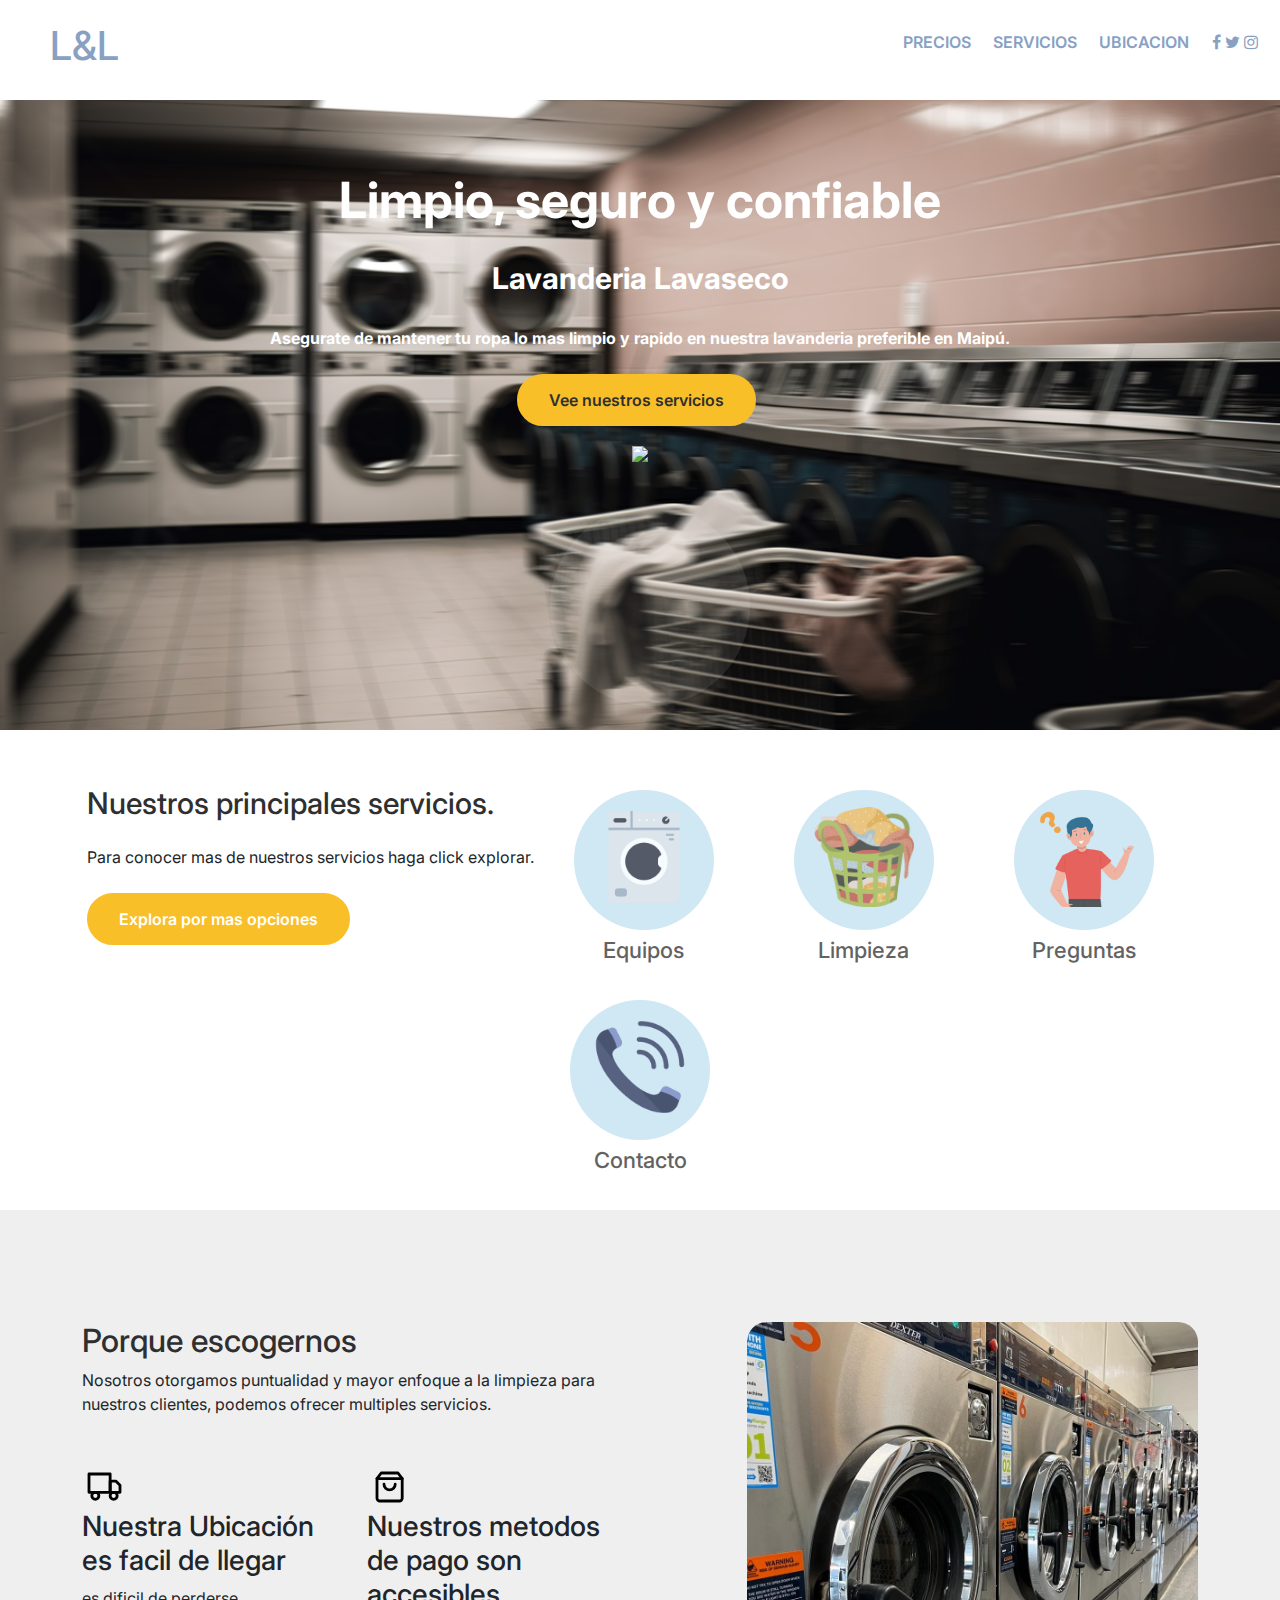
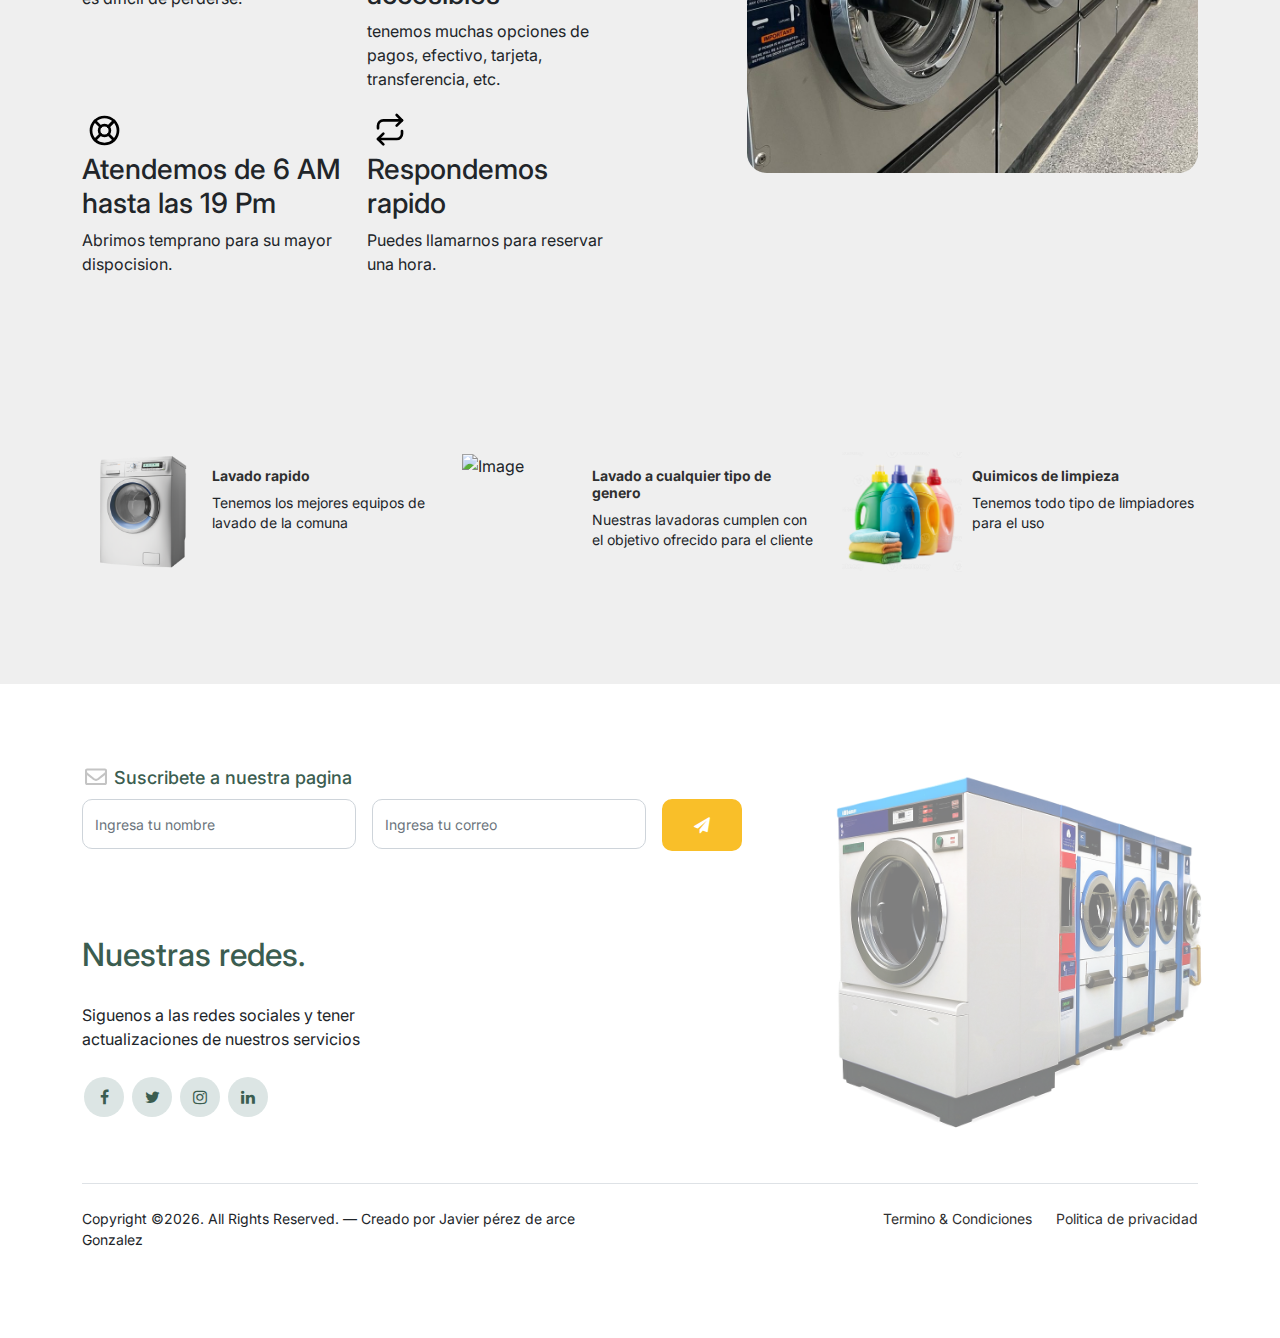
==== index.html @ be944845 "Update index.html" ====
<!DOCTYPE html>
<html lang="es">
<head>
    <meta charset="UTF-8">
    <meta name="viewport" content="width=device-width, initial-scale=1.0">
    <title>Lavanderia de Maipú</title>
    <link rel="shortcut icon" href="favicon.png">
    <meta name="author" content="Untree.co">
    <meta name="description" content="" />
    <meta name="keywords" content="bootstrap, bootstrap4" />
    <link href="css/bootstrap.min.css" rel="stylesheet">
    <link href="https://cdnjs.cloudflare.com/ajax/libs/font-awesome/6.0.0-beta3/css/all.min.css" rel="stylesheet">
    <link rel="stylesheet" href="https://stackpath.bootstrapcdn.com/font-awesome/4.7.0/css/font-awesome.min.css">
    <link href="css/tiny-slider.css" rel="stylesheet">
    <link rel="stylesheet" href="styles.css">
    <link rel="stylesheet" href="bubbles.css">
    <link rel="stylesheet" href="bubbles_effect.css">
    
    
</head>
<body>
    <!-- Encabezado -->
    <header>
        <input type ="checkbox" name ="" id ="chk1">
        <div class="logo"><h1><a href="index.html">L&L</a></h1></div>
            <div class="search-box">
                <form>
                    <!--<input type ="text" name ="search" id ="srch" placeholder="Search">
                    <button type ="submit"><i class="fa fa-search"></i></button>-->
                </form>
            </div>
            <ul>
                <li><a href="Precios.html">Precios</a></li>
                <li><a href="#">Servicios</a></li>
                <!-- <li><a href="#">Nosotros</a></li> -->
                <li><a href="Ubicacion.html">Ubicacion</a></li>
                <!-- <li><a href="#" id="WebChange">3D/2D</a></li> -->
                
                <li>
                    <a href="#"><i class="fa fa-facebook"></i></a>
                    <a href="#"><i class="fa fa-twitter"></i></a>
                    <a href="#"><i class="fa fa-instagram"></i></a>
                      
                </li>
            </ul>
            <div class="menu">
                <label for="chk1">
                    <i class="fa fa-bars"></i>
                </label>
            </div>
    </header>

    <!-- Sección principal -->
    <main>
        <div class="parallax">
            <div class="hero">
            
                <!-- <div class="content" >
                    <h1>Los precios mas accesibles en lavado <span class="d-block"></span></h1>    
                </div> -->
                <div class="container-hero"></div>

                    
                    

                        <div class="intro-except">
                            <h1>Limpio, seguro y confiable<span class="d-block"></span></h1>
                            <h2>Lavanderia Lavaseco <span class="d-block"></span></h2>
                            <p class="mb-4">Asegurate de mantener tu ropa lo mas limpio y rapido en nuestra lavanderia preferible en Maipú.</p>
                            
                            <div class="intro-except_button">
                                <a href="Precios.html" class="btn btn-secondary me-2">Vee nuestros servicios</a>
                                <!-- <a href="#" class="btn btn-white-outline">Ubicacion</a> -->
                            </div>
                            <button type ="submit" class="redondeo" id="zoomBtn"></button>
                            <img src="imagenes/lavadora_anim.gif" class="lavadora-principal">
                            <!-- <img src="Clothes.png" class="ropa_principal"> -->
                        
                            <div class="lavadora-inter">
                                
                                <!-- <img src="imagenes/Lavadora_boton.png"> -->
                                
                            </div>
                        
                        
                    </div>
      
                            
                        <div class="bubble-container_menu">
                            <div class="container_flex">
                            <div class="bubble_menu" id="bubble1">
                                <img src="imagenes/Producto_1.png" class="img_bubble_menu" alt="Logo de la marca" href="index.html">
                                <h3>Lavado</h3>
                                <p>$10.000</p>
                                <span></span>
                            </div>
                            
                            <div class="bubble_menu" id="bubble2">
                                <img src="imagenes/Producto_2.png" class="img_bubble_menu" alt="Logo de la marca" href="index.html">
                                <h3>Secado</h3>
                                <p>$10.000</p>
                                <span></span>
                            </div>
                
                            <div class="bubble_menu" id="bubble3">
                                <img src="imagenes/Producto_3.png" class="img_bubble_menu" alt="Logo de la marca" href="index.html">
                                <h3>Quimicos</h3>
                                <p>$10.000</p>
                                <span></span>
                            </div>
                            
                            <div class="bubble_menu" id="bubble4">
                                <a href="index.html">
                                <img src="imagenes/Producto_3.png" class="img_bubble_menu" alt="Logo de la marca" href="index.html">
                                <h3>Quimicos</h3>
                                <p>$10.000</p>
                                <span></span>
                                </a>
                            </div>

                            <div class="bubble_menu" id="bubble5">
                                <img src="imagenes/Producto_1.png" class="img_bubble_menu" alt="Logo de la marca" href="index.html">
                                <h3>Lavado</h3>
                                <p>$10.000</p>
                                <span></span>
                            </div>

                            <div class="bubble_menu" id="bubble6">
                                <img src="imagenes/Producto_1.png" class="img_bubble_menu" alt="Logo de la marca" href="index.html">
                                <h3>Lavado</h3>
                                <p>$10.000</p>
                                <span></span>
                            </div>
                        </div>
                        </div>

                        <!-- <div class="bubble-container_menu_small">
                            
                        </div> -->

                    
                    
                

                </div>
            </div>
        </div>
    </div>    
        <!-- Sección de servicios -->
        <section class="services">

            
            <div class="description_container">
                <h1 class="mb-4 section-title">Nuestros principales servicios.</h1>
                <p class="mb-4">Para conocer mas de nuestros servicios haga click explorar.</p>
                <a href="index.html" class="btn">Explora por mas opciones</a>
            </div> 
            

            <div class="service-item">
                <div class="bubble_Item">
                <img src="imagenes/LogoWeb3.png" class="img_bubble" alt="Logo de la marca" href="index.html">
                <h3>Equipos</h3>
                </div>
            </div>

            <div class="service-item">
                <div class="bubble_Item">
                    <img src="imagenes/LogoWeb2.png" class="img_bubble" alt="Logo de la marca" href="index.html">
                    <h3>Limpieza</h3>
                </div>
            </div>

            <div class="service-item">
                <div class="bubble_Item">
                    <img src="imagenes/LogoWeb1.png" class="img_bubble" alt="Logo de la marca" href="index.html">
                    <h3>Preguntas</h3>
                </div>
            </div>

            <div class="service-item">
                <div class="bubble_Item">
                    <img src="imagenes/LogoWeb4.png" class="img_bubble" alt="Logo de la marca" href="index.html">
                    <h3>Contacto</h3>
                </div>
            </div>
            

            
            <!-- Añadir más servicios según sea necesario -->
        </section>
        <div class="why-choose-section">
			<div class="container">
				<div class="row justify-content-between">
					<div class="col-lg-6">
						<h2 class="section-title">Porque escogernos</h2>
                <p>Nosotros otorgamos puntualidad y mayor enfoque a la limpieza para nuestros clientes, podemos ofrecer multiples servicios.</p>

                <div class="row my-5">
                    <div class="col-6 col-md-6">
                        <div class="feature">
                            <div class="icon">
                                <img src="imagenes/truck.svg" alt="Image" class="imf-fluid">
                            </div>
                            <h3>Nuestra Ubicación es facil de llegar</h3>
                            <p>es dificil de perderse.</p>
                        </div>
                    </div>

                    <div class="col-6 col-md-6">
                        <div class="feature">
                            <div class="icon">
                                <img src="imagenes/bag.svg" alt="Image" class="imf-fluid">
                            </div>
                            <h3>Nuestros metodos de pago son accesibles</h3>
                            <p>tenemos muchas opciones de pagos, efectivo, tarjeta, transferencia, etc.</p>
                        </div>
                    </div>

                    <div class="col-6 col-md-6">
                        <div class="feature">
                            <div class="icon">
                                <img src="imagenes/support.svg" alt="Image" class="imf-fluid">
                            </div>
                            <h3>Atendemos de 6 AM hasta las 19 Pm</h3>
                            <p>Abrimos temprano para su mayor dispocision.</p>
                        </div>
                    </div>

                    <div class="col-6 col-md-6">
                        <div class="feature">
                            <div class="icon">
                                <img src="imagenes/return.svg" alt="Image" class="imf-fluid">
                            </div>
                            <h3>Respondemos rapido</h3>
                            <p>Puedes llamarnos para reservar una hora.</p>
                        </div>
                    </div>
                    

                </div>
            </div>

            <div class="col-lg-5">
                <div class="img-wrap">
                    <img src="imagenes/Nosotros.jpg" alt="Image" class="img-fluid">
                </div>
            </div>
        </div>
        </div>
    </main>
    <!-- Start Popular Product -->
		<div class="popular-product">
			<div class="container">
				<div class="row">

					<div class="col-12 col-md-6 col-lg-4 mb-4 mb-lg-0">
						<div class="product-item-sm d-flex">
							<div class="thumbnail">
								<img src="imagenes/product-1.png" alt="Image" class="img-fluid">
							</div>
							<div class="pt-3">
								<h3>Lavado rapido</h3>
								<p>Tenemos los mejores equipos de lavado de la comuna </p>
							</div>
						</div>
					</div>

					<div class="col-12 col-md-6 col-lg-4 mb-4 mb-lg-0">
						<div class="product-item-sm d-flex">
							<div class="thumbnail">
								<img src="imagenes/product-2.png" alt="Image" class="img-fluid">
							</div>
							<div class="pt-3">
								<h3>Lavado a cualquier tipo de genero</h3>
								<p>Nuestras lavadoras cumplen con el objetivo ofrecido para el cliente </p>
							</div>
						</div>
					</div>

					<div class="col-12 col-md-6 col-lg-4 mb-4 mb-lg-0">
						<div class="product-item-sm d-flex">
							<div class="thumbnail">
								<img src="imagenes/product-3.png" alt="Image" class="img-fluid">
							</div>
							<div class="pt-3">
								<h3>Quimicos de limpieza</h3>
								<p>Tenemos todo tipo de limpiadores para el uso </p>
							</div>
						</div>
					</div>
                    

				</div>
			</div>
		</div>
		<!-- End Popular Product -->
         
    <!-- Start Footer Section -->
		<footer class="footer-section">
			<div class="container relative">

				<div class="sofa-img">
					<img src="imagenes/lavadora.png" alt="Image" class="img-fluid">
				</div>

				<div class="row">
					<div class="col-lg-8">
						<div class="subscription-form">
							<h3 class="d-flex align-items-center"><span class="me-1"><img src="imagenes/envelope-outline.svg" alt="Image" class="img-fluid"></span><span>Suscribete a nuestra pagina</span></h3>

							<form action="#" class="row g-3">
								<div class="col-auto">
									<input type="text" class="form-control" placeholder="Ingresa tu nombre">
								</div>
								<div class="col-auto">
									<input type="email" class="form-control" placeholder="Ingresa tu correo">
								</div>
								<div class="col-auto">
									<button class="btn btn-primary">
										<span class="fa fa-paper-plane"></span>
									</button>
								</div>
							</form>

						</div>
					</div>
				</div>

				<div class="row g-5 mb-5">
					<div class="col-lg-4">
						<div class="mb-4 footer-logo-wrap"><a href="#" class="footer-logo">Nuestras redes<span>.</span></a></div>
						<p class="mb-4">Siguenos a las redes sociales y tener actualizaciones de nuestros servicios</p>

						<ul class="list-unstyled custom-social">
							<li><a href="#"><span class="fa fa-brands fa-facebook-f"></span></a></li>
							<li><a href="#"><span class="fa fa-brands fa-twitter"></span></a></li>
							<li><a href="#"><span class="fa fa-brands fa-instagram"></span></a></li>
							<li><a href="#"><span class="fa fa-brands fa-linkedin"></span></a></li>
						</ul>
					</div>

				

				</div>

				<div class="border-top copyright">
					<div class="row pt-4">
						<div class="col-lg-6">
							<p class="mb-2 text-center text-lg-start">Copyright &copy;<script>document.write(new Date().getFullYear());</script>. All Rights Reserved. &mdash; Creado por Javier pérez de arce Gonzalez
                </p>
						</div>

						<div class="col-lg-6 text-center text-lg-end">
							<ul class="list-unstyled d-inline-flex ms-auto">
								<li class="me-4"><a href="#">Termino &amp; Condiciones</a></li>
								<li><a href="#">Politica de privacidad</a></li>
							</ul>
						</div>

					</div>
				</div>

			</div>
		</footer>
		<!-- End Footer Section -->	
        <script src="script.js"></script>
        <script src="bubbleScript.js"></script>
    </body>
</html>
---- styles.css ----
@import url("https://fonts.googleapis.com/css2?family=Inter:wght@400;500;600;700;800&display=swap");
@import url('https://fonts.googleapis.com/css2?family=Nunito:wght@400;800&display=swap');

body, html {
    min-height:100%;
    margin: 0;
    padding: 0;
    font-family: "Inter", sans-serif;
    /* overflow-x: hidden; */
    margin: 0;
    background-color: #efefef;;
}

.service .service-icon{
  border-radius: 10px;
  -webkit-box-flex: 0;
  -ms-flex: 0 0 50px;
  flex: 0 0 50px;
  height: 50px;
  line-height: 50px;
  text-align: center;
  background: #3b5d50;
  margin-right: 20px;
  color: #ffffff;
}

.container{
      /* margin-top: 20px; */
    /* position: absolute; */
    /* padding-bottom: 26%; */
    /* height: 0; */
    /* overflow: hidden; */
    /* display: flex;
    flex-direction: column;
    align-content: center;
    align-items: center;
    flex-wrap: nowrap; */
}
.container-maps{
        /* margin-top: 20px; */
    /* position: absolute; */
    /* padding-bottom: 26%; */
    /* height: 0; */
    overflow: hidden;
    display: flex;
    align-content: stretch;
    flex-direction: column;
}

.container-maps iframe {
  
  width: 100%;
  margin-top: 40px;
  /* height: 100%; */

}


/* Encabezado */

i{
    color: #88a1c3;
    cursor: pointer;
}

header{
    width:100%;
    height: 100px;
    display: flex;
    justify-content: space-between;
    align-items: center;
    /* position: fixed; */
    z-index: 99;
    box-shadow: 0 0 10px #000;
    background: rgb(255 255 255);
}
#chk1{
    display: none;
     
     
}
.content-right{
    /*text-align: right; */
    position: absolute;
    margin-left: auto;
    display: block;
    right: 0px;
}
i{
    color: #88a1c3;
    cursor: pointer;
}
header .logo .h1{
    color:#88a1c3;
}

header .logo{
    flex: 1;
    color:#88a1c3;
     
    margin-left: 50px;
    text-transform: uppercase;
    font-size: 15px;
}
header .search-box{
    flex: 1;
    position: relative;
}
.search-box input{
    width:100%;
    height: 40px;
    border: none;
    outline: none;
    background:#f2f2f2;
    border-radius: 30px;
    color:gray;
    font-size: 16px;
    padding-left: 5px;
    padding-right: 40px;
    text-align: center;
     
}
 
.search-box button{
    cursor: pointer;
    width:40px;
    height: 40px;
    border-radius: 30px;
    border:none;
    position: absolute;
    top:0;
    right: 0;
    transform: scale(0.9);
    background: green;
    color: #fff;
}
header ul {
    flex:1;
    display: flex;
    justify-content: space-evenly;
}
header ul li{
    list-style: none;
}
header ul li a{
    text-decoration: none;
    color:#88a1c3;;
    font-weight: 600;
    text-transform: uppercase;
    /* padding: 10px 15px; */
}
header ul li a:hover{
    border-bottom: 2px solid cadetblue;
}
header .menu{
    font-size: 2.5em;
    display: none;
}
@media(max-width:1000px){
    .search-box button{
        position: absolute;
    }
    header ul{
        position: fixed;
        top:100px;
        right: -100%;
        background: rgb(255 255 255);
        height: calc(100vh - 100px);
        width:30%;
        flex-direction: column;
        align-items: center;
        transition: right 0.5s linear;
        z-index: 99;
    }
     
    header .menu{
        display: block;
        width:100px;
        text-align: center;
    }
    #chk1:checked ~ ul{
        right: 0;
        
    }
  
}

.logo {
    font-size: 24px;
    font-weight: bold;
    color: #4a90e2;
}

.menu {
    list-style: none;
    display: flex;
    gap: 20px;
}

.menu li a {
    text-decoration: none;
    color: #333;
    padding: 5px 10px;
    border-radius: 5px;
    transition: background-color 0.3s;
}

.menu li a:hover {
    background-color: #f0f0f0;
}

.login-button {
    border: 1px solid #4a90e2;
    color: #4a90e2;
    padding: 5px 15px;
    border-radius: 20px;
}

/* Sección principal */
.hero {
  position: relative;
  text-align: center;
  background-color: #eaeaea;
  /* padding: 40px 0; */
  /* width: 100vw; */
  height: 70vh;
  background-image: url(imagenes/Fondo_1.png);
  background-size: center cover;
  -webkit-background-size: cover;
  -moz-background-size: cover;
  -o-background-size: cover;
  background-size: cover;
  background-position: center;
  display: flex;
  flex-direction: column;
}

.redondeo{
  /* position: absolute;  */
    /* padding: 15px; */
    opacity: 0.1;
    transform: translate(5%, 40%);
    -webkit-border-radius: 4;
    -moz-border-radius: 4;
    /* border-radius: 100px; */
    width: 200px;
    height: 200px;
    border-radius: 50%;
    box-shadow: inset 0 0 25px rgba(255, 255, 255, 0.76);
    box-shadow: inset 0 0 25px rgba(255, 255, 255, 0.76);
}

.lavadora-inter{
  position: absolute; /* Posiciona el botón de forma absoluta */
  top: 50%; /* Centra verticalmente */
  left: 50%; /* Centra horizontalmente */
  transform: translate(-50%, -25%); /* Ajuste fino para centrar */
}

.lavadora-inter img{
  width: 100%;
  height: 100%;
}



/* Servicios */
.services {
  display: flex;
  flex-wrap: wrap;
  /* justify-content: center; */
  padding: 30px  20px;
  background-color: #ffffff;
  width: 100%;
  /* height: 20vh; */
  align-items: center;
  justify-content: center;
  background-color: #ffffff;
}

.service-item {
    text-align: right;
    /*max-width: 150px;*/
}

.service-item .icon {
    font-size: 40px;
    color: #4a90e2;
    margin-bottom: 10px;
    margin: 20px;
    box-shadow: inset 0 0 25px rgba(255, 255, 255, 0.76);
}

.description_container{
    /* text-align: left; */
    /* position: absolute; */
    /* margin: 30px 100px; */
}

.description_container h1{
    font-size: 30px;
}

.description_container a{
    /* position: absolute; */
    margin-top: auto;
}

a {
    text-decoration: none;
    -webkit-transition: .3s all ease;
    -o-transition: .3s all ease;
    transition: .3s all ease;
    color: #88a1c3;
    }
    a:hover {
      color: #eb7c33;
      text-decoration: none; }
    a.more {
      font-weight: 600;
    }

    .description {
        opacity: 0;
        /*padding: 20px;*/
        text-align: center;
        background-color: #fff;
        transition: opacity 1s ease; /* Transición suave de opacidad */
    }
    
.bubble-container {
    
    position: absolute;
   
     transform: translate(-50%, -50%);
     z-index: 3;
      /* opacity: 0;*/ /* Comenzamos con las burbujas invisibles */
     transition: opacity 3s ease 6s; /* Transición de opacidad */
}

.bubble_Item {
    width: 140px;
    height: 140px;
    /* display: flex; */
    align-items: center;
    justify-content: center;
    text-align: center;
    margin: 40px;
    font-size: 20px;
    /* color: #333; */
    background-color: #cfe8f4;
    border-radius: 50%;
    margin-top: 30px;
    /* box-shadow: inset 0 0 7px rgba(79, 114, 230, 0.76); */
    /* box-shadow: inset 0 0 25px rgba(255, 255, 255, 0.76); */
    /* box-shadow: inset 0 0 25px rgb(185 125 125 / 76%); */
    /* animation: float 4s infinite;*/
}

.bubble_Item .img_bubble{
    width: 100px;
    height: 100px;
    /* padding: 20px; */
    margin-top: 17px;
    /* margin-right: -270px; */
    opacity: 0.8;
}

.bubble_Item span{
    position: absolute;
    border-radius: 50%;
}

.bubble_Item h3{
    /* position: relative; */
    margin-top: 30px;
    font-family: "Inter", sans-serif;
    opacity: 0.8;
    /* top: 120px; */
    color: #3c3c3c;
    font-size: 22px;
    /* right: -300px; */
    /* top: -200px; */

    /* text-shadow: 2px 0 #000000, -2px 0 #000000, 0 2px #000000, 0 -2px #000000, 1px 1px #000000, -1px -1px #000000, 1px -1px #000000, -1px 1px #000000;
    */
}

.bubble_Item p{
    /* position: relative; */
    font-family: "Inter", sans-serif;
    opacity: 0.8;
    /* top: 120px; */
    color: #88a1c3;
    font-size: 25px;
    max-height: 0px;
    margin-top: -60px;
    /* right: -95px; */


}

.bubble_Item span:nth-child(1){
    inset: 10px;
    border-left: 15px solid #ffffff;
    filter: blur(8px);
}



@keyframes float {
    0% { transform: translateY(0); }
    50% { transform: translateY(-20px); }
    100% { transform: translateY(0); }
}

@keyframes riseAndGrow {
    0% {
        transform: translateY(100vh) scale(0.1); /* Aparecen desde abajo de la pantalla */
        opacity: 0;
    }
    100% {
        transform: translateY(0) scale(1); /* Terminan en su posición final */
        opacity: 1;
    }
}


.content {
  position: absolute; /* Posiciona el texto de forma absoluta dentro del contenedor */
  top: 15%; /* Posición vertical al 50% del contenedor */
  left: 50%; /* Posición horizontal al 50% del contenedor */
  transform: translate(-50%, -50%);
  opacity: 0;
}

.content h1{
  color:white;
  font-weight: 700;
}

button {
    padding: 10px 20px;
    font-size: 16px;
    cursor: pointer;
    border: none;
    background-color: rgba(255, 255, 255, 0.8);
    color: black;
    transition: background-color 0.3s ease;
}

button:hover {
    background-color: rgb(162, 211, 252);
    /*background-color: rgba(255, 255, 255, 1);*/
}

.description {
    opacity: 0;
    /*padding: 20px;*/
    text-align: center;
    background-color: #fff;
    transition: opacity 1s ease; /* Transición suave de opacidad */
}

.parallax {
  transition: transform 1s ease, opacity 1s ease; /* Transiciones para el zoom y desvanecimiento */
  z-index: 100;
}

.zoomed {
    transform: scale(6); /* Aumenta el zoom */
    opacity: 0; /* Desvanece la imagen de fondo */
}

.btn_zoom{
    /* background-color: #ffffffa1; */
    opacity: 0;

    padding: 15px;
    transform: translate(-8%, -170%);
    -webkit-border-radius: 4;
    -moz-border-radius: 4;
    border-radius: 100px;
    width: 200px;
    height: 200px;
    
    border-radius: 50%;
    box-shadow: inset 0 0 25px rgba(255, 255, 255, 0.76);
}

.btn {
    border: 2px solid black;
  font-weight: 600;
  padding: 12px 30px;
  border-radius: 30px;
  color: #ffffff;
  background-color: white;
  border-color: #2f2f2f;
  cursor: pointer;
}
  .btn:hover {
    color: #ffffff;
    background: #222222;
    border-color: #222222; }
  .btn:active, .btn:focus {
    outline: none !important;
    -webkit-box-shadow: none;
    box-shadow: none; }
  .btn.btn {
    background: #f9bf29;
    border-color: #f9bf29; }
    .btn.btn:hover {
      background: #5ba8c7;
      border-color: #5ba8c7; 
    }

  .btn.btn-secondary {
    color: #2f2f2f;
    background: #f9bf29;
    border-color: #f9bf29; }
    .btn.btn-secondary:hover {
      background: #f8b810;
      border-color: #f8b810; }

  .btn.btn-white-outline {
    background: transparent;
    border-width: 2px;
    border-color: rgba(255, 255, 255, 0.3);
}
    .btn.btn-white-outline:hover {
    border-color: #2196F3;
    color: #ffffff;
}

.intro-except{
  text-align: center;
  padding: 20px;
  /* width: 100%; */
  box-sizing: border-box;
  /* max-width: 1200px; */
  margin: 10px 30px;
  display: flex;
  flex-wrap: wrap;
  flex-direction: column;
  align-content: center;
  justify-content: center;
  align-items: center;
}

.intro-except img{
  /* display: flex; */
  flex-direction: column;
  flex-wrap: wrap;
  align-content: space-between;
  /* width: 15vw; */
  height: 35vh;
  /* position: absolute; */
  /* align-items: center; */
  /* justify-content: center; */
  object-fit: cover;
  margin-top: -180px;
}

.intro-except h1 {
font-weight: 700;
color: #ffffff;
margin-bottom: 30px;
font-size: 50px;
}

.intro-except h2 {
    font-weight: 700;
    color: #ffffff;
    margin-bottom: 30px;
    font-size: 30px;
    }

.intro-except p {
font-weight: 700;
color: #ffffff;
margin-bottom: 40px;

}

@media (max-width: 768px) {
    .intro-except {
      padding: 15px; /* Ajusta el padding para pantallas medianas */
    }
  }
  
  @media (max-width: 480px) {
    .intro-except {
      padding: 10px; /* Ajusta el padding para pantallas pequeñas */
    }
  }

  .container-hero{
    text-align: center;
    /* position: relative; */
    padding: 20px;
    max-height: 0px;
    left: -260px;
    color: #88a1c3;
  }

.Information{
    padding: 30px;
    text-align: left;
    /* position: fixed; */
    
}

.Information .img-fluid{
    border-radius: 20px;
    float: right;
    width: 400px;
    height: 400px;
    /* text-align: right; */
    margin: 10px;
    /* right: 300px; */
    margin-right: -660px;
    /* margin-left: 0px; */
    margin-top: -400px;
    /* display: flex; */
    /* flex-wrap: nowrap; */
    /* align-items: flex-end; */
    /* justify-content: space-evenly; */
    align-content: center;

}

.before-footer-section {
    padding: 7rem 0 12rem 0 !important; }

.footer-section {
    padding: 80px 0;
    background: #ffffff; }
    .footer-section .relative {
      position: relative; }
    .footer-section a {
      text-decoration: none;
      color: #2f2f2f;
      -webkit-transition: .3s all ease;
      -o-transition: .3s all ease;
      transition: .3s all ease; }
      .footer-section a:hover {
        color: rgba(47, 47, 47, 0.5); }
    .footer-section .subscription-form {
      margin-bottom: 40px;
      position: relative;
      z-index: 2;
      margin-top: 100px; }
      @media (min-width: 992px) {
        .footer-section .subscription-form {
          margin-top: 0px;
          margin-bottom: 80px; } }
      .footer-section .subscription-form h3 {
        font-size: 18px;
        font-weight: 500;
        color: #3b5d50; }
      .footer-section .subscription-form .form-control {
        height: 50px;
        border-radius: 10px;
        font-family: "Inter", sans-serif; }
        .footer-section .subscription-form .form-control:active, .footer-section .subscription-form .form-control:focus {
          outline: none;
          -webkit-box-shadow: none;
          box-shadow: none;
          border-color: #3b5d50;
          -webkit-box-shadow: 0 1px 4px 0 rgba(0, 0, 0, 0.2);
          box-shadow: 0 1px 4px 0 rgba(0, 0, 0, 0.2); }
        .footer-section .subscription-form .form-control::-webkit-input-placeholder {
          font-size: 14px; }
        .footer-section .subscription-form .form-control::-moz-placeholder {
          font-size: 14px; }
        .footer-section .subscription-form .form-control:-ms-input-placeholder {
          font-size: 14px; }
        .footer-section .subscription-form .form-control:-moz-placeholder {
          font-size: 14px; }
      .footer-section .subscription-form .btn {
        border-radius: 10px !important; }
    .footer-section .sofa-img {
      position: absolute;
      top: 0px;
      z-index: 1;
      right: 0; 
      opacity: 0.5;}
      .footer-section .sofa-img img {
        max-width: 380px; }
    .footer-section .links-wrap {
      margin-top: 0px; }
      @media (min-width: 992px) {
        .footer-section .links-wrap {
          margin-top: 54px; } }
      .footer-section .links-wrap ul li {
        margin-bottom: 10px; }
    .footer-section .footer-logo-wrap .footer-logo {
      font-size: 32px;
      font-weight: 500;
      text-decoration: none;
      color: #3b5d50; }
    .footer-section .custom-social li {
      margin: 2px;
      display: inline-block; }
      .footer-section .custom-social li a {
        width: 40px;
        height: 40px;
        text-align: center;
        line-height: 40px;
        display: inline-block;
        background: #dce5e4;
        color: #3b5d50;
        border-radius: 50%; }
        .footer-section .custom-social li a:hover {
          background: #3b5d50;
          color: #ffffff; }
    .footer-section .border-top {
      border-color: #dce5e4; }
      .footer-section .border-top.copyright {
        font-size: 14px !important; }
  
        .popular-product {
            padding: 0 0 7rem 0; }
            .popular-product .product-item-sm h3 {
              font-size: 14px;
              font-weight: 700;
              color: #2f2f2f; }
            .popular-product .product-item-sm a {
              text-decoration: none;
              color: #2f2f2f;
              -webkit-transition: .3s all ease;
              -o-transition: .3s all ease;
              transition: .3s all ease; }
              .popular-product .product-item-sm a:hover {
                color: rgba(47, 47, 47, 0.5); }
            .popular-product .product-item-sm p {
              line-height: 1.4;
              margin-bottom: 10px;
              font-size: 14px; }
            .popular-product .product-item-sm .thumbnail {
              margin-right: 10px;
              -webkit-box-flex: 0;
              -ms-flex: 0 0 120px;
              flex: 0 0 120px;
              position: relative; }
              .popular-product .product-item-sm .thumbnail:before {
                content: "";
                position: absolute;
                border-radius: 20px;
                background: #dce5e4;
                width: 98px;
                height: 98px;
                top: 50%;
                left: 50%;
                -webkit-transform: translate(-50%, -50%);
                -ms-transform: translate(-50%, -50%);
                transform: translate(-50%, -50%);
                z-index: -1; }
          

                .section-title {
                    color: #2f2f2f; }
                  
                  .product-section {
                    padding: 7rem 0; }
                    .product-section .product-item {
                      text-align: center;
                      text-decoration: none;
                      display: block;
                      position: relative;
                      padding-bottom: 50px;
                      cursor: pointer; }
                      .product-section .product-item .product-thumbnail {
                        margin-bottom: 30px;
                        position: relative;
                        top: 0;
                        -webkit-transition: .3s all ease;
                        -o-transition: .3s all ease;
                        transition: .3s all ease; }
                      .product-section .product-item h3 {
                        font-weight: 600;
                        font-size: 16px; }
                      .product-section .product-item strong {
                        font-weight: 800 !important;
                        font-size: 18px !important; }
                      .product-section .product-item h3, .product-section .product-item strong {
                        color: #2f2f2f;
                        text-decoration: none; }
                      .product-section .product-item .icon-cross {
                        position: absolute;
                        width: 35px;
                        height: 35px;
                        display: inline-block;
                        background: #2f2f2f;
                        bottom: 15px;
                        left: 50%;
                        -webkit-transform: translateX(-50%);
                        -ms-transform: translateX(-50%);
                        transform: translateX(-50%);
                        margin-bottom: -17.5px;
                        border-radius: 50%;
                        opacity: 0;
                        visibility: hidden;
                        -webkit-transition: .3s all ease;
                        -o-transition: .3s all ease;
                        transition: .3s all ease; }
                        .product-section .product-item .icon-cross img {
                          position: absolute;
                          left: 50%;
                          top: 50%;
                          -webkit-transform: translate(-50%, -50%);
                          -ms-transform: translate(-50%, -50%);
                          transform: translate(-50%, -50%); }
                      .product-section .product-item:before {
                        bottom: 0;
                        left: 0;
                        right: 0;
                        position: absolute;
                        content: "";
                        background: #dce5e4;
                        height: 0%;
                        z-index: -1;
                        border-radius: 10px;
                        -webkit-transition: .3s all ease;
                        -o-transition: .3s all ease;
                        transition: .3s all ease; }
                      .product-section .product-item:hover .product-thumbnail {
                        top: -25px; }
                      .product-section .product-item:hover .icon-cross {
                        bottom: 0;
                        opacity: 1;
                        visibility: visible; }
                      .product-section .product-item:hover:before {
                        height: 70%; }
                        .why-choose-section {
                            padding: 7rem 0; }
                            .why-choose-section .img-wrap {
                              position: relative; }
                              .why-choose-section .img-wrap:before {
                                position: absolute;
                                content: "";
                                width: 255px;
                                height: 217px;
                                background-image: url("../images/dots-yellow.svg");
                                background-repeat: no-repeat;
                                background-size: contain;
                                -webkit-transform: translate(-40%, -40%);
                                -ms-transform: translate(-40%, -40%);
                                transform: translate(-40%, -40%);
                                z-index: -1; }
                              .why-choose-section .img-wrap img {
                                border-radius: 20px; }
---- bubbles.css ----
.bubble-container_menu {
    display: none;
    z-index: 3;
    opacity: 0;
    /* position: absolute; */
    /* top: 50%; */
    /* left: 50%;
    transform: translate(-50%, -50%); */
    /* top: 30%; */
    /* left: 70%; */
    /* transform: translate(0%, -100%); */
    /* z-index: 3; */
    margin-top: 120px;
    text-align: right;
    transition: opacity 3s ease 6s  /* Transición de opacidad */
}

.container_flex{
    display: flex;
    flex-direction: row;
    flex-wrap: wrap;
    align-content: center;
    justify-content: space-around;
    align-items: center;
}


.bubble_menu {
    width: 160px;
    height: 160px;
    display: inline-flex;
    align-items: baseline;
    justify-content: center;
    text-align: center;
    margin: 50px auto;
    font-size: 18px;
    /* color: #333; */
    border-radius: 50%;
    box-shadow: inset 0 0 25px rgba(255, 255, 255, 0.76);
    animation: riseAndGrow 2s forwards, float 4s 2s infinite;
    opacity: 1;
    /*animation: float 4s infinite;*/ /* Animación de flotación */
}
.bubble_menu .img_bubble_menu{
    width: 100px;
    height: 100px;
    margin-top: 30px;
}

.bubble_menu span{
    position: absolute;
    border-radius: 50%;
}

.bubble_menu h3{
    position: absolute;
    font-family: "Inter", sans-serif;
    opacity: 0.8;
    top:165px;
    color: white;
    font-size: 25px;
    /* text-shadow: 2px 0 #000000, -2px 0 #000000, 0 2px #000000, 0 -2px #000000,
               1px 1px #000000, -1px -1px #000000, 1px -1px #000000, -1px 1px #000000;
    */
}

.bubble_menu p{
    position: absolute;
    font-family: "Inter", sans-serif;
    opacity: 0.8;
    top:200px;
    color: white;
    font-size: 20px;
    /* text-shadow: 2px 0 #000000, -2px 0 #000000, 0 2px #000000, 0 -2px #000000,
               1px 1px #000000, -1px -1px #000000, 1px -1px #000000, -1px 1px #000000; */

}

.bubble_menu span:nth-child(1){
    inset: 10px;
    border-left: 15px solid #ffffff;
    filter: blur(8px);
}

.show-bubbles {
    opacity: 1;
}

.show-bubbles .bubble {
    animation: riseAndGrow 2s forwards, float 4s 2s infinite; /* Aplica ambas animaciones a las burbujas */
    /*width: 100px;*/ /* Tamaño final */
    /*height: 100px;*/ /* Tamaño final */
    opacity: 1; /* Se vuelve visible */
}

@keyframes float {
    0% { transform: translateY(0); }
    50% { transform: translateY(-20px); }
    100% { transform: translateY(0); }
}

@keyframes riseAndGrow {
    0% {
        transform: translateY(100vh) scale(0.1); /* Aparecen desde abajo de la pantalla */
        opacity: 0;
    }
    100% {
        transform: translateY(0) scale(1); /* Terminan en su posición final */
        opacity: 1;
    }
}
---- bubbles_effect.css ----
.bubble {
  z-index: 98;
  position: absolute;
  bottom: -100px; /* Empieza fuera de la pantalla */
  border-radius: 50%;
  background-color: rgba(255, 255, 255, 0.253);
  animation: float 3s forwards ease-in-out; /* Animación de flotación con desvanecimiento */
  pointer-events: none; /* No interferir con el mouse */
  box-shadow: inset 0 0 25px rgba(255, 255, 255, 0.76);
}

/* Animación de las burbujas */
@keyframes float {
  0% {
      transform: translateY(0);
      opacity: 1;
  }
  70% {
      opacity: 1; /* Mantiene la opacidad mientras sube */
      transform: translateY(-80vh); /* Sube hacia arriba */
  }
  100% {
      opacity: 0; /* Desaparece gradualmente */
      transform: translateY(-100vh); /* Termina de subir */
  }
}
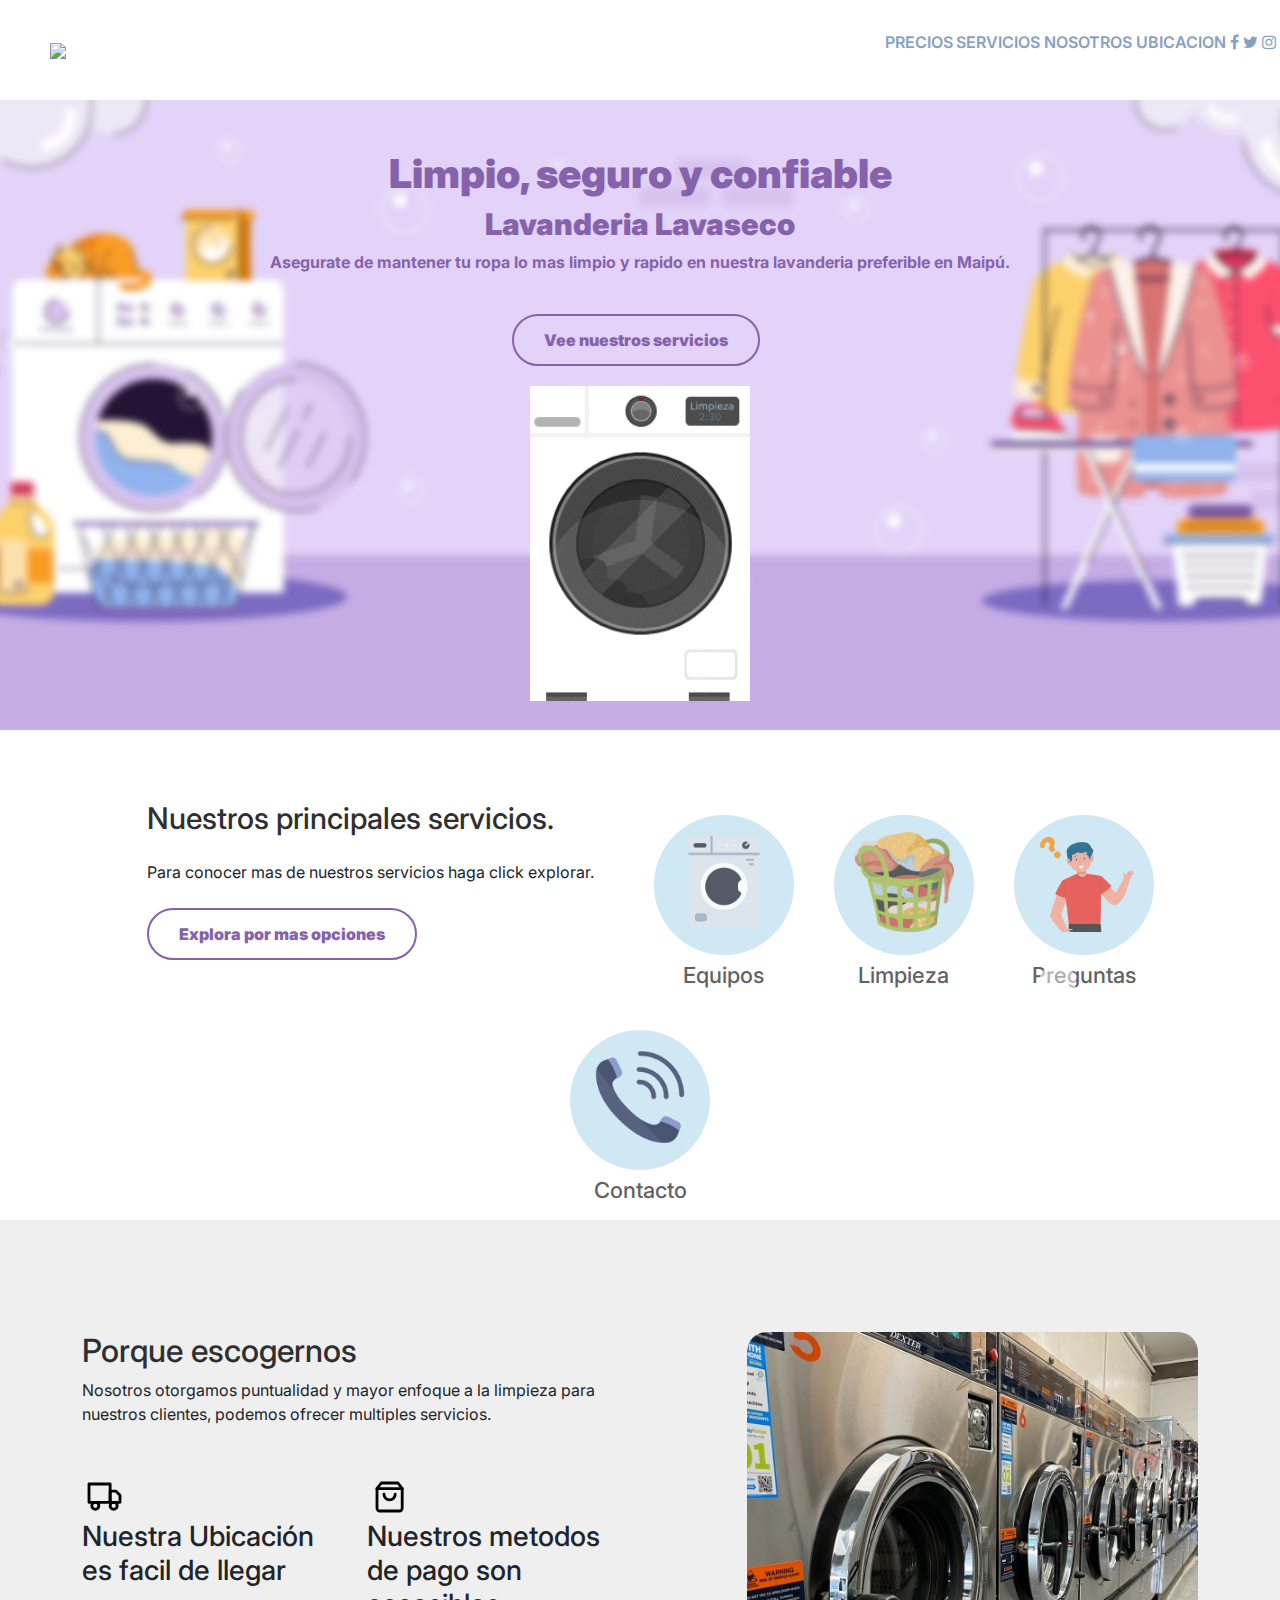
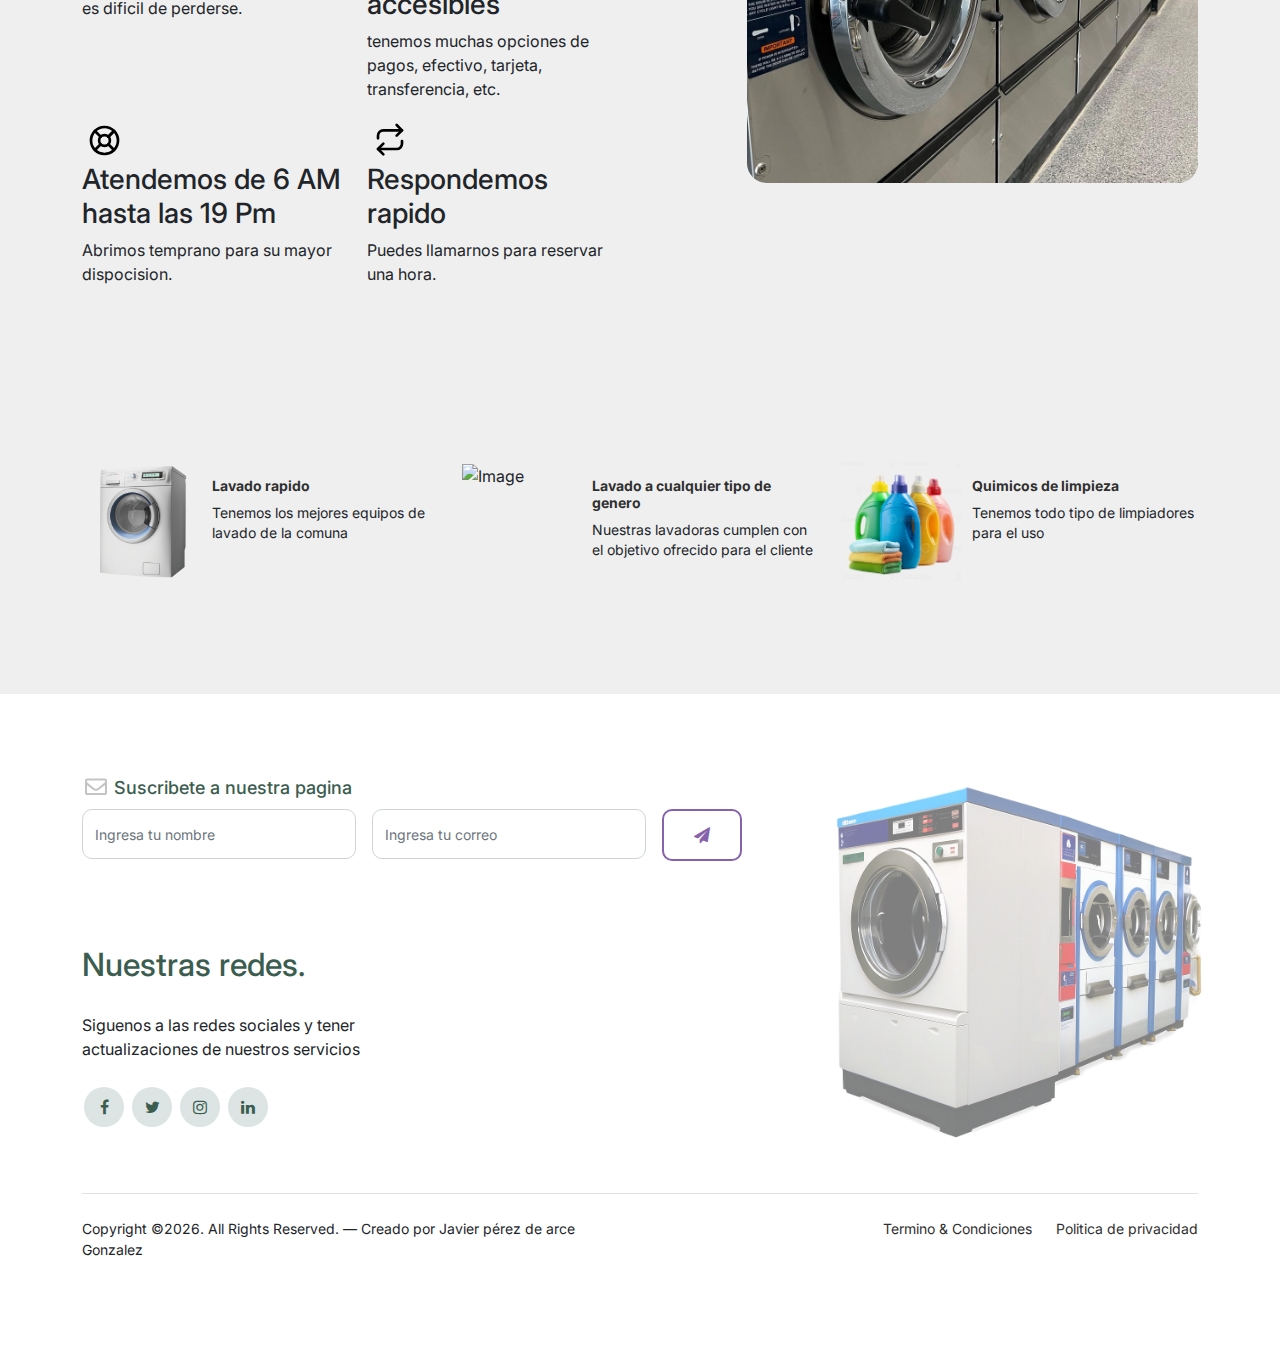
==== commit 4c850f40: "Update index.html" ====
--- a/index.html
+++ b/index.html
@@ -22,7 +22,9 @@
     <!-- Encabezado -->
     <header>
         <input type ="checkbox" name ="" id ="chk1">
-        <div class="logo"><h1><a href="index.html">L&L</a></h1></div>
+        <!-- <div class="logo"><h1><a href="index.html">L&L</a></h1></div> -->
+        <div class="logo"><a href="index.html"><img src="icon_web.png"></a></div>
+        
             <div class="search-box">
                 <form>
                     <!--<input type ="text" name ="search" id ="srch" placeholder="Search">
@@ -32,7 +34,7 @@
             <ul>
                 <li><a href="Precios.html">Precios</a></li>
                 <li><a href="#">Servicios</a></li>
-                <!-- <li><a href="#">Nosotros</a></li> -->
+                <li><a href="Nosotros.html">Nosotros</a></li>
                 <li><a href="Ubicacion.html">Ubicacion</a></li>
                 <!-- <li><a href="#" id="WebChange">3D/2D</a></li> -->
                 
@@ -64,16 +66,17 @@
                     
 
                         <div class="intro-except">
-                            <h1>Limpio, seguro y confiable<span class="d-block"></span></h1>
-                            <h2>Lavanderia Lavaseco <span class="d-block"></span></h2>
-                            <p class="mb-4">Asegurate de mantener tu ropa lo mas limpio y rapido en nuestra lavanderia preferible en Maipú.</p>
+                            <h1 id="titulo1" class="texto_h1">Limpio, seguro y confiable<span class="d-block"></span></h1>
+                            <h2 id="titulo2" class="texto_h2">Lavanderia Lavaseco <span class="d-block"></span></h2>
+                            <p id="titulo3" class="texto_span">Asegurate de mantener tu ropa lo mas limpio y rapido en nuestra lavanderia preferible en Maipú.</p>
                             
                             <div class="intro-except_button">
-                                <a href="Precios.html" class="btn btn-secondary me-2">Vee nuestros servicios</a>
+                                <a href="Precios.html" id="titulo4"  class="btn btn-secondary me-2">Vee nuestros servicios</a>
                                 <!-- <a href="#" class="btn btn-white-outline">Ubicacion</a> -->
                             </div>
                             <button type ="submit" class="redondeo" id="zoomBtn"></button>
-                            <img src="imagenes/lavadora_anim.gif" class="lavadora-principal">
+                            <img src="imagenes/lavadora_anim.gif" class="lavadora-principal" id="imagen" alt="lavadora-principal">
+                            
                             <!-- <img src="Clothes.png" class="ropa_principal"> -->
                         
                             <div class="lavadora-inter">
@@ -89,46 +92,46 @@
                         <div class="bubble-container_menu">
                             <div class="container_flex">
                             <div class="bubble_menu" id="bubble1">
-                                <img src="imagenes/Producto_1.png" class="img_bubble_menu" alt="Logo de la marca" href="index.html">
-                                <h3>Lavado</h3>
-                                <p>$10.000</p>
+                                <img src="imagenes/iconos/Alfombra.png" class="img_bubble_menu" alt="Logo de la marca" href="index.html">
+                                <h3>Alfombra</h3>
+                                <!-- <p>$10.000</p> -->
                                 <span></span>
                             </div>
                             
                             <div class="bubble_menu" id="bubble2">
-                                <img src="imagenes/Producto_2.png" class="img_bubble_menu" alt="Logo de la marca" href="index.html">
-                                <h3>Secado</h3>
-                                <p>$10.000</p>
+                                <img src="imagenes/iconos/cubrecamas.png" class="img_bubble_menu" alt="Logo de la marca" href="index.html">
+                                <h3>Cubrecamas</h3>
+                                <!-- <p>$10.000</p> -->
                                 <span></span>
                             </div>
                 
                             <div class="bubble_menu" id="bubble3">
-                                <img src="imagenes/Producto_3.png" class="img_bubble_menu" alt="Logo de la marca" href="index.html">
-                                <h3>Quimicos</h3>
-                                <p>$10.000</p>
+                                <img src="imagenes/iconos/Frazada.png" class="img_bubble_menu" alt="Logo de la marca" href="index.html">
+                                <h3>Frazada</h3>
+                                <!-- <p>$10.000</p> -->
                                 <span></span>
                             </div>
                             
                             <div class="bubble_menu" id="bubble4">
                                 <a href="index.html">
-                                <img src="imagenes/Producto_3.png" class="img_bubble_menu" alt="Logo de la marca" href="index.html">
-                                <h3>Quimicos</h3>
-                                <p>$10.000</p>
+                                <img src="imagenes/iconos/Sabanas.png" class="img_bubble_menu" alt="Logo de la marca" href="index.html">
+                                <h3>Sabanas</h3>
+                                <!-- <p>$10.000</p> -->
                                 <span></span>
                                 </a>
                             </div>
 
                             <div class="bubble_menu" id="bubble5">
-                                <img src="imagenes/Producto_1.png" class="img_bubble_menu" alt="Logo de la marca" href="index.html">
-                                <h3>Lavado</h3>
-                                <p>$10.000</p>
+                                <img src="imagenes/iconos/RopaDeCama.png" class="img_bubble_menu" alt="Logo de la marca" href="index.html">
+                                <h3>Ropa De Cama</h3>
+                                <!-- <p>$10.000</p> -->
                                 <span></span>
                             </div>
 
                             <div class="bubble_menu" id="bubble6">
-                                <img src="imagenes/Producto_1.png" class="img_bubble_menu" alt="Logo de la marca" href="index.html">
-                                <h3>Lavado</h3>
-                                <p>$10.000</p>
+                                <img src="imagenes/iconos/RopaDeVestir.png" class="img_bubble_menu" alt="Logo de la marca" href="index.html">
+                                <h3>Ropa De Vestir</h3>
+                                <!-- <p>$10.000</p> -->
                                 <span></span>
                             </div>
                         </div>
--- a/styles.css
+++ b/styles.css
@@ -6,7 +6,7 @@
     margin: 0;
     padding: 0;
     font-family: "Inter", sans-serif;
-    /* overflow-x: hidden; */
+    overflow-x: hidden;
     margin: 0;
     background-color: #efefef;;
 }
@@ -161,16 +161,16 @@
         position: absolute;
     }
     header ul{
-        position: fixed;
-        top:100px;
-        right: -100%;
-        background: rgb(255 255 255);
-        height: calc(100vh - 100px);
-        width:30%;
-        flex-direction: column;
-        align-items: center;
-        transition: right 0.5s linear;
-        z-index: 99;
+      position: fixed;
+      top: 100px;
+      right: -100%;
+      background: rgb(255 255 255 / 66%);
+      height: calc(100vh - 0px);
+      width: 35%;
+      flex-direction: column;
+      /* align-items: center; */
+      transition: right 0.5s linear;
+      z-index: 99;
     }
      
     header .menu{
@@ -224,7 +224,7 @@
   /* padding: 40px 0; */
   /* width: 100vw; */
   height: 70vh;
-  background-image: url(imagenes/Fondo_1.png);
+  background-image: url(imagenes/Fondo_7.png);
   background-size: center cover;
   -webkit-background-size: cover;
   -moz-background-size: cover;
@@ -236,10 +236,11 @@
 }
 
 .redondeo{
+  z-index: 5;
   /* position: absolute;  */
     /* padding: 15px; */
     opacity: 0.1;
-    transform: translate(5%, 40%);
+    transform: translate(0%, 67%);
     -webkit-border-radius: 4;
     -moz-border-radius: 4;
     /* border-radius: 100px; */
@@ -280,7 +281,7 @@
 
 .service-item {
     text-align: right;
-    /*max-width: 150px;*/
+    max-width: 180px;
 }
 
 .service-item .icon {
@@ -295,6 +296,7 @@
     /* text-align: left; */
     /* position: absolute; */
     /* margin: 30px 100px; */
+    padding: 40px;
 }
 
 .description_container h1{
@@ -345,7 +347,7 @@
     align-items: center;
     justify-content: center;
     text-align: center;
-    margin: 40px;
+    margin: 20px;
     font-size: 20px;
     /* color: #333; */
     background-color: #cfe8f4;
@@ -507,20 +509,26 @@
     -webkit-box-shadow: none;
     box-shadow: none; }
   .btn.btn {
-    background: #f9bf29;
-    border-color: #f9bf29; }
+    color: #8662ac;
+    background: #f9bf2900;
+    border-color: #8662ac;
+    font-weight: 1000;
+   }
     .btn.btn:hover {
-      background: #5ba8c7;
-      border-color: #5ba8c7; 
+      color: #ffffff;
+      background: #885ab9;
+      border-color: #8662ac;
     }
 
   .btn.btn-secondary {
-    color: #2f2f2f;
-    background: #f9bf29;
-    border-color: #f9bf29; }
+    color: #8662ac;
+    background: #f9bf2900;
+    border-color: #8662ac;
+    font-weight: 1000; }
     .btn.btn-secondary:hover {
-      background: #f8b810;
-      border-color: #f8b810; }
+      color: #ffffff;
+      background: #885ab9;
+      border-color: #8662ac; }
 
   .btn.btn-white-outline {
     background: transparent;
@@ -533,7 +541,8 @@
 }
 
 .intro-except{
-  text-align: center;
+  
+  text-align: left;
   padding: 20px;
   /* width: 100%; */
   box-sizing: border-box;
@@ -547,7 +556,20 @@
   align-items: center;
 }
 
-.intro-except img{
+.intro-except .ropa_principal{
+  position: absolute;
+  margin-top: 250px;
+  /* display: flex; */
+  margin-left: 45vw;
+  z-index: 0;
+  flex-direction: column;
+  justify-content: center;
+  /* width: 20%; */
+  height: 50%;
+}
+
+.intro-except .lavadora-principal{
+  z-index: 4;
   /* display: flex; */
   flex-direction: column;
   flex-wrap: wrap;
@@ -560,24 +582,28 @@
   object-fit: cover;
   margin-top: -180px;
 }
+.intro-except_button{
+  z-index: 6;
+}
 
 .intro-except h1 {
-font-weight: 700;
-color: #ffffff;
-margin-bottom: 30px;
-font-size: 50px;
+  font-weight: 1000;
+  color: #8662ac;
+  /* margin-bottom: 30px; */
+  font-size: 40px;
+  /* font-weight: bold; */
 }
 
 .intro-except h2 {
-    font-weight: 700;
-    color: #ffffff;
-    margin-bottom: 30px;
+  font-weight: 1000;
+  color: #8662ac;
+    /* margin-bottom: 30px; */
     font-size: 30px;
     }
 
 .intro-except p {
 font-weight: 700;
-color: #ffffff;
+color: #8662ac;
 margin-bottom: 40px;
 
 }
@@ -597,7 +623,7 @@
   .container-hero{
     text-align: center;
     /* position: relative; */
-    padding: 20px;
+    padding: 10px;
     max-height: 0px;
     left: -260px;
     color: #88a1c3;
--- a/bubbles_effect.css
+++ b/bubbles_effect.css
@@ -1,16 +1,16 @@
-.bubble {
+.bubble_effect {
   z-index: 98;
   position: absolute;
   bottom: -100px; /* Empieza fuera de la pantalla */
   border-radius: 50%;
   background-color: rgba(255, 255, 255, 0.253);
-  animation: float 3s forwards ease-in-out; /* Animación de flotación con desvanecimiento */
+  animation: float-up 3s forwards ease-in-out; /* Animación de flotación con desvanecimiento */
   pointer-events: none; /* No interferir con el mouse */
   box-shadow: inset 0 0 25px rgba(255, 255, 255, 0.76);
 }
 
 /* Animación de las burbujas */
-@keyframes float {
+@keyframes float-up {
   0% {
       transform: translateY(0);
       opacity: 1;
@@ -23,4 +23,4 @@
       opacity: 0; /* Desaparece gradualmente */
       transform: translateY(-100vh); /* Termina de subir */
   }
-}+}
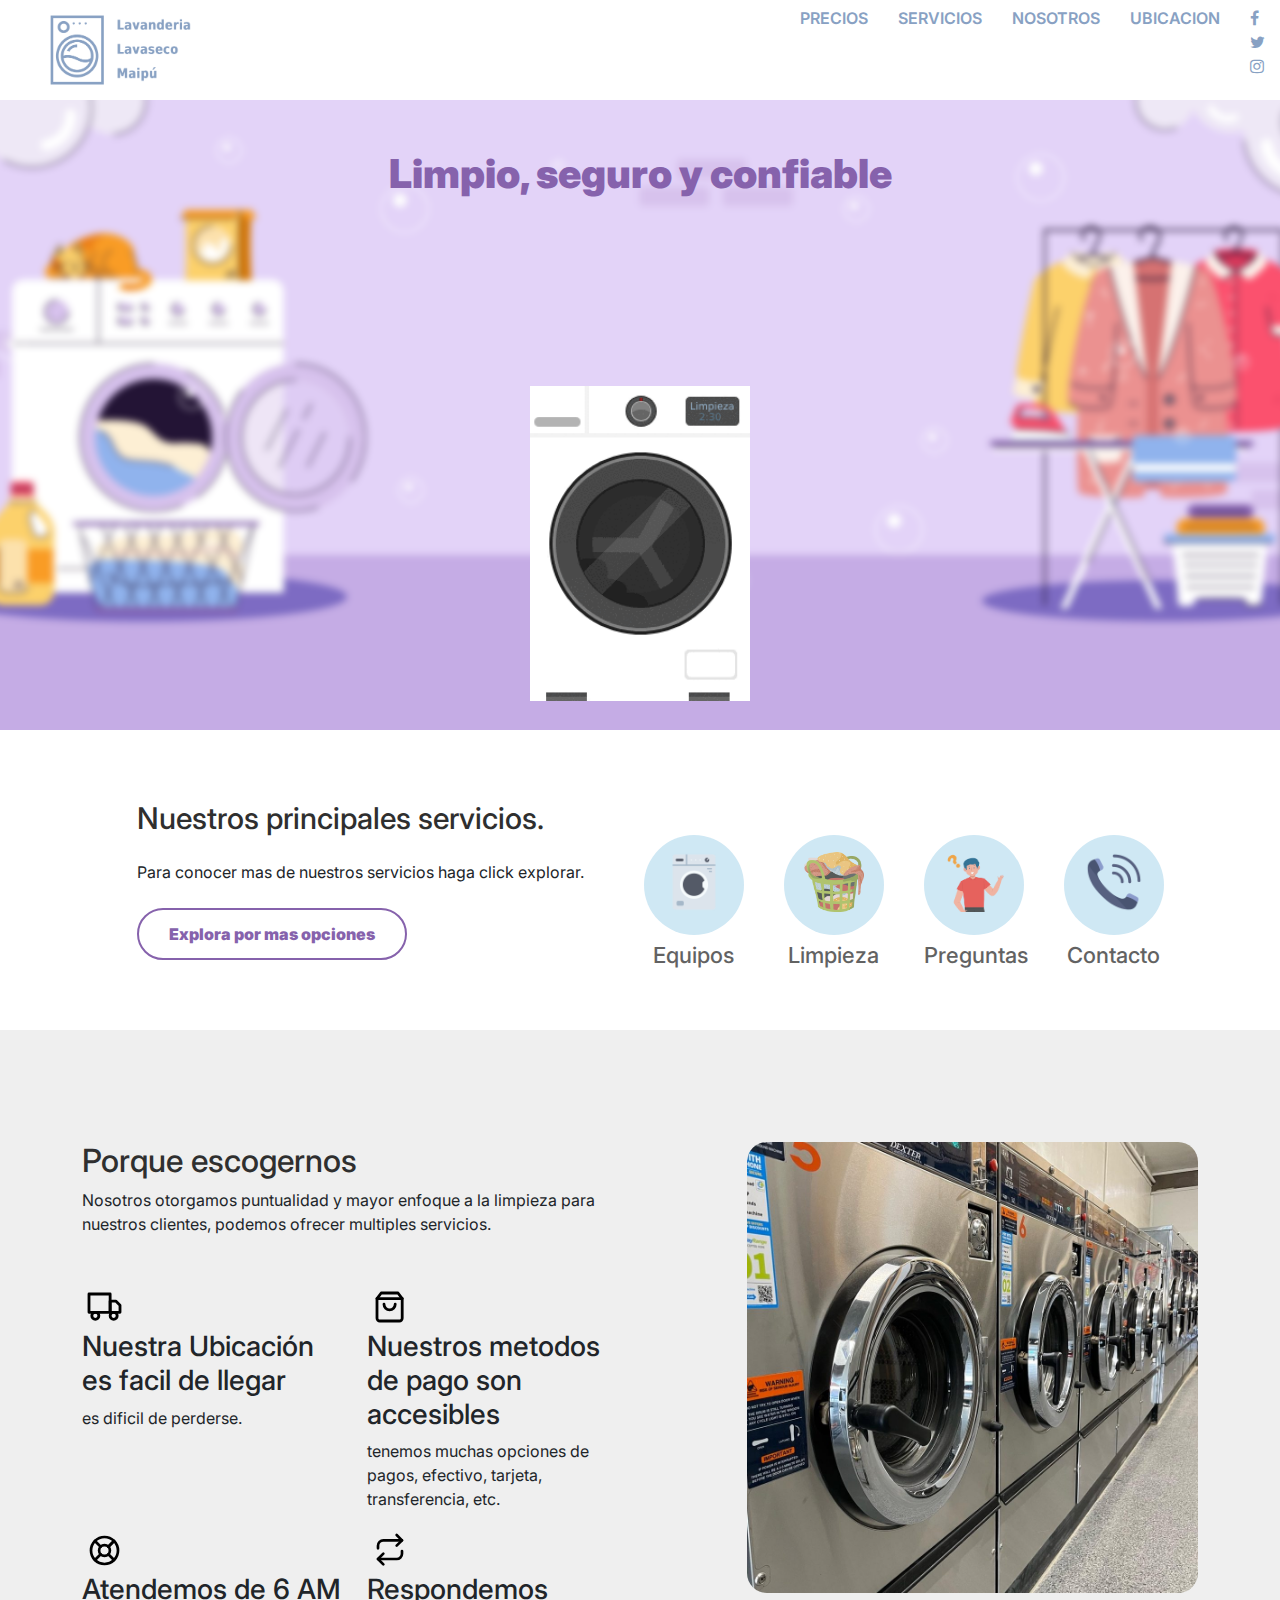
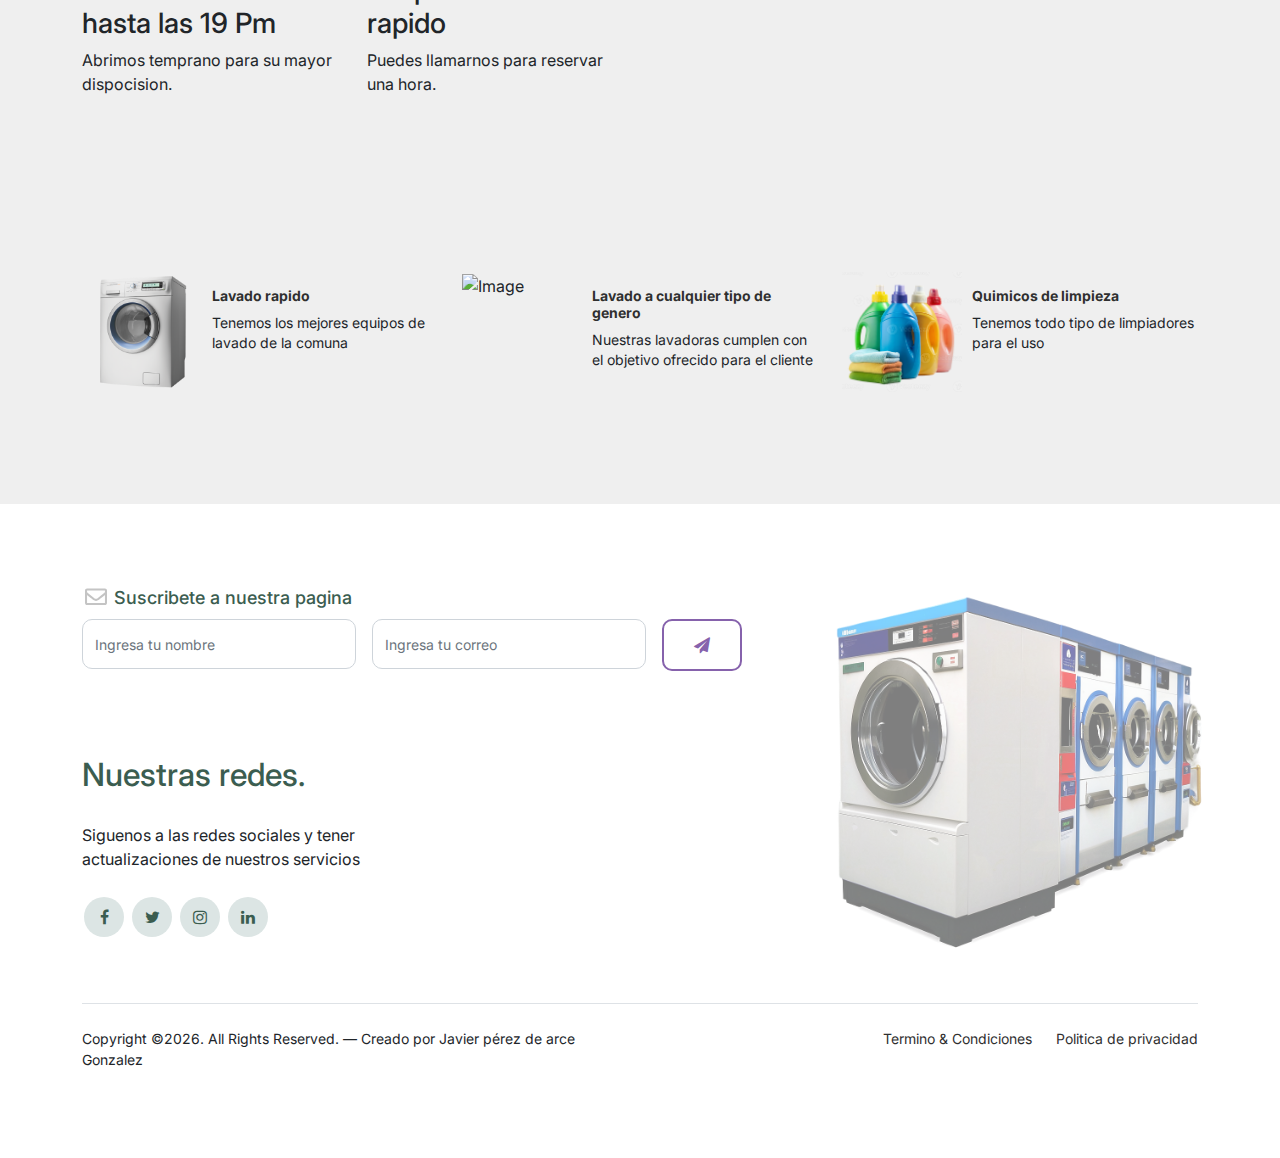
==== commit 395a2a50: "Update index.html" ====
--- a/index.html
+++ b/index.html
@@ -90,26 +90,24 @@
       
                             
                         <div class="bubble-container_menu">
+                            <h1>Haga click en nuestros servicios</h1>
                             <div class="container_flex">
                             <div class="bubble_menu" id="bubble1">
                                 <img src="imagenes/iconos/Alfombra.png" class="img_bubble_menu" alt="Logo de la marca" href="index.html">
                                 <h3>Alfombra</h3>
                                 <!-- <p>$10.000</p> -->
-                                <span></span>
                             </div>
                             
                             <div class="bubble_menu" id="bubble2">
                                 <img src="imagenes/iconos/cubrecamas.png" class="img_bubble_menu" alt="Logo de la marca" href="index.html">
                                 <h3>Cubrecamas</h3>
                                 <!-- <p>$10.000</p> -->
-                                <span></span>
                             </div>
                 
                             <div class="bubble_menu" id="bubble3">
                                 <img src="imagenes/iconos/Frazada.png" class="img_bubble_menu" alt="Logo de la marca" href="index.html">
                                 <h3>Frazada</h3>
                                 <!-- <p>$10.000</p> -->
-                                <span></span>
                             </div>
                             
                             <div class="bubble_menu" id="bubble4">
@@ -117,7 +115,6 @@
                                 <img src="imagenes/iconos/Sabanas.png" class="img_bubble_menu" alt="Logo de la marca" href="index.html">
                                 <h3>Sabanas</h3>
                                 <!-- <p>$10.000</p> -->
-                                <span></span>
                                 </a>
                             </div>
 
@@ -125,14 +122,24 @@
                                 <img src="imagenes/iconos/RopaDeCama.png" class="img_bubble_menu" alt="Logo de la marca" href="index.html">
                                 <h3>Ropa De Cama</h3>
                                 <!-- <p>$10.000</p> -->
-                                <span></span>
                             </div>
 
                             <div class="bubble_menu" id="bubble6">
                                 <img src="imagenes/iconos/RopaDeVestir.png" class="img_bubble_menu" alt="Logo de la marca" href="index.html">
                                 <h3>Ropa De Vestir</h3>
                                 <!-- <p>$10.000</p> -->
-                                <span></span>
+                            </div>
+
+                            <div class="bubble_menu" id="bubble7">
+                                <img src="imagenes/iconos/Tenido.png" class="img_bubble_menu" alt="Logo de la marca" href="index.html">
+                                <h3>Tenido</h3>
+                                <!-- <p>$10.000</p> -->
+                            </div>
+
+                            <div class="bubble_menu" id="bubble8">
+                                <img src="imagenes/iconos/Zapato.png" class="img_bubble_menu" alt="Logo de la marca" href="index.html">
+                                <h3>Zapato</h3>
+                                <!-- <p>$10.000</p> -->
                             </div>
                         </div>
                         </div>
--- a/styles.css
+++ b/styles.css
@@ -147,7 +147,7 @@
     color:#88a1c3;;
     font-weight: 600;
     text-transform: uppercase;
-    /* padding: 10px 15px; */
+    padding: 10px 15px;
 }
 header ul li a:hover{
     border-bottom: 2px solid cadetblue;
@@ -189,6 +189,11 @@
     font-size: 24px;
     font-weight: bold;
     color: #4a90e2;
+}
+
+.logo img{
+  width: 150px;
+  /* height: 100px; */
 }
 
 .menu {
@@ -239,7 +244,7 @@
   z-index: 5;
   /* position: absolute;  */
     /* padding: 15px; */
-    opacity: 0.1;
+    opacity: 0;
     transform: translate(0%, 67%);
     -webkit-border-radius: 4;
     -moz-border-radius: 4;
@@ -341,8 +346,8 @@
 }
 
 .bubble_Item {
-    width: 140px;
-    height: 140px;
+    width: 100px;
+    height: 100px;
     /* display: flex; */
     align-items: center;
     justify-content: center;
@@ -360,8 +365,8 @@
 }
 
 .bubble_Item .img_bubble{
-    width: 100px;
-    height: 100px;
+    width: 60px;
+    height: 60px;
     /* padding: 20px; */
     margin-top: 17px;
     /* margin-right: -270px; */
@@ -568,22 +573,60 @@
   height: 50%;
 }
 
+.lavadora-principal{
+  opacity: 0; /* Empieza transparente */
+            transform: translateX(-100%);
+  transition: transform 1s ease, opacity 1.5s ease;
+}
+.active {
+  opacity: 1; /* La imagen se hace visible */
+  transform: translateX(0); /* La imagen se mueve al centro */
+}
+
 .intro-except .lavadora-principal{
   z-index: 4;
-  /* display: flex; */
   flex-direction: column;
   flex-wrap: wrap;
   align-content: space-between;
+  height: 35vh;
+  object-fit: cover;
+  margin-top: -180px;
+  /* display: flex; */
   /* width: 15vw; */
-  height: 35vh;
   /* position: absolute; */
   /* align-items: center; */
   /* justify-content: center; */
-  object-fit: cover;
-  margin-top: -180px;
 }
 .intro-except_button{
   z-index: 6;
+}
+.texto_h1{
+  opacity: 0;
+  transform: translateY(-50%);
+  transition: transform 1.5s ease, opacity 1.5s ease;
+}
+
+.texto_h2{
+  opacity: 0;
+  transform: translateY(-50%);
+  transition: transform 1.5s ease, opacity 1.5s ease;
+}
+
+.texto_span{
+  opacity: 0;
+  transform: translateY(-50%);
+  transition: transform 1.5s ease, opacity 1.5s ease;
+}
+
+.btn-secondary{
+  opacity: 0;
+  transform: translateY(-50%);
+  transition: transform 1.5s ease, opacity 1.5s ease;
+}
+
+.active_text {
+  opacity: 1; /* Las letras se hacen visibles */
+  transform: translateY(0); /* Los títulos se mueven a su posición original */
 }
 
 .intro-except h1 {
--- a/bubbles.css
+++ b/bubbles.css
@@ -10,7 +10,7 @@
     /* left: 70%; */
     /* transform: translate(0%, -100%); */
     /* z-index: 3; */
-    margin-top: 120px;
+    /* margin-top: 120px; */
     text-align: right;
     transition: opacity 3s ease 6s  /* Transición de opacidad */
 }
@@ -26,25 +26,27 @@
 
 
 .bubble_menu {
-    width: 160px;
-    height: 160px;
+    width: 120px;
+    height: 120px;
     display: inline-flex;
-    align-items: baseline;
-    justify-content: center;
     text-align: center;
-    margin: 50px auto;
+    margin: 50px 10px;
     font-size: 18px;
     /* color: #333; */
     border-radius: 50%;
     box-shadow: inset 0 0 25px rgba(255, 255, 255, 0.76);
     animation: riseAndGrow 2s forwards, float 4s 2s infinite;
     opacity: 1;
-    /*animation: float 4s infinite;*/ /* Animación de flotación */
+    /* animation: float 4s infinite; */
+    flex-direction: column;
+    flex-wrap: wrap;
+    align-content: center;
+    align-items: center;
 }
 .bubble_menu .img_bubble_menu{
-    width: 100px;
-    height: 100px;
-    margin-top: 30px;
+    width: 80px;
+    height: 80px;
+    margin-top: 20px;
 }
 
 .bubble_menu span{
@@ -56,9 +58,11 @@
     position: absolute;
     font-family: "Inter", sans-serif;
     opacity: 0.8;
-    top:165px;
+    top:140px;
     color: white;
-    font-size: 25px;
+    font-size: 20px;
+
+    white-space: normal;
     /* text-shadow: 2px 0 #000000, -2px 0 #000000, 0 2px #000000, 0 -2px #000000,
                1px 1px #000000, -1px -1px #000000, 1px -1px #000000, -1px 1px #000000;
     */
@@ -68,7 +72,7 @@
     position: absolute;
     font-family: "Inter", sans-serif;
     opacity: 0.8;
-    top:200px;
+    top: 170px;
     color: white;
     font-size: 20px;
     /* text-shadow: 2px 0 #000000, -2px 0 #000000, 0 2px #000000, 0 -2px #000000,
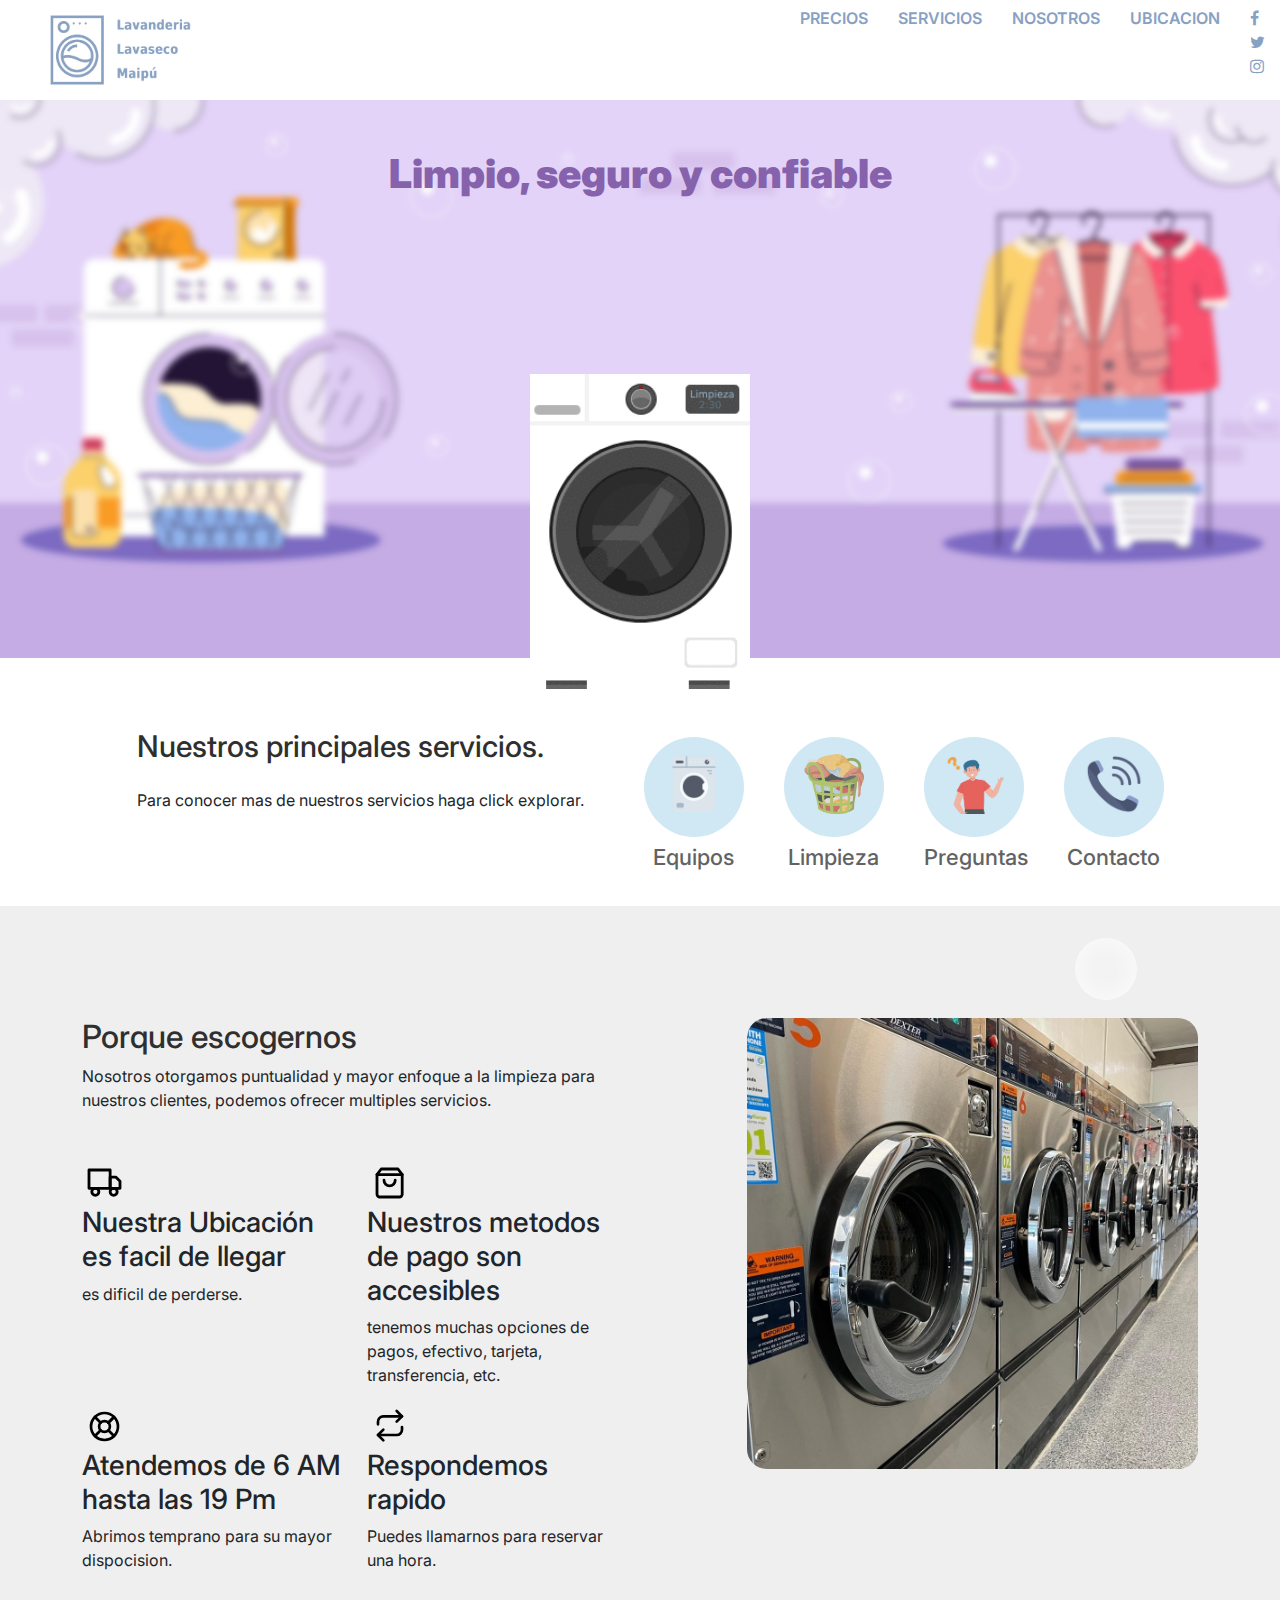
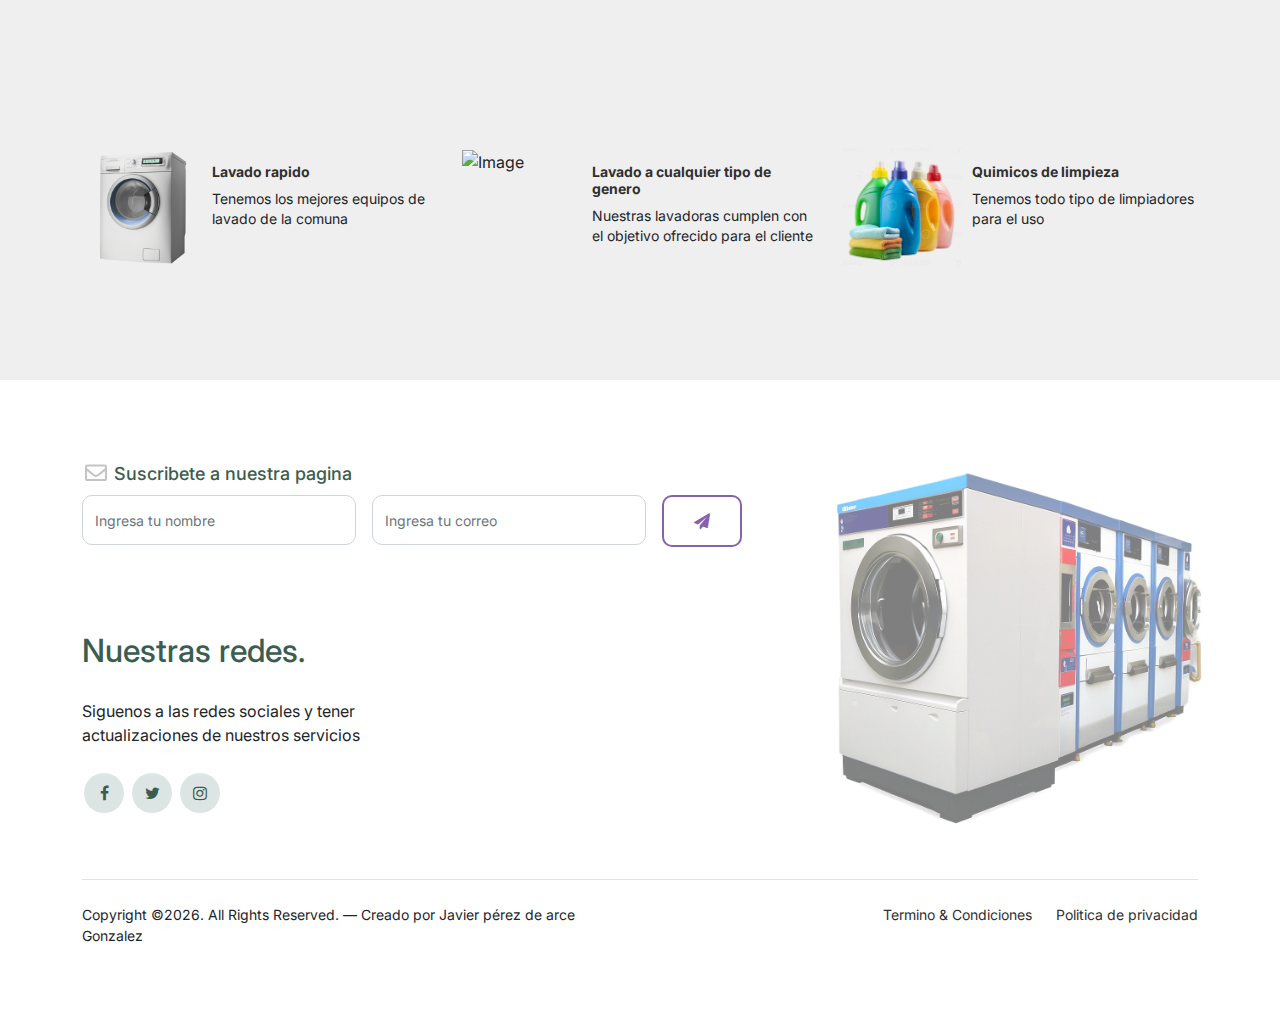
==== commit f7449489: "Update index.html" ====
--- a/index.html
+++ b/index.html
@@ -33,7 +33,7 @@
             </div>
             <ul>
                 <li><a href="Precios.html">Precios</a></li>
-                <li><a href="#">Servicios</a></li>
+                <li><a href="Servicios.html">Servicios</a></li>
                 <li><a href="Nosotros.html">Nosotros</a></li>
                 <li><a href="Ubicacion.html">Ubicacion</a></li>
                 <!-- <li><a href="#" id="WebChange">3D/2D</a></li> -->
@@ -72,7 +72,7 @@
                             
                             <div class="intro-except_button">
                                 <a href="Precios.html" id="titulo4"  class="btn btn-secondary me-2">Vee nuestros servicios</a>
-                                <!-- <a href="#" class="btn btn-white-outline">Ubicacion</a> -->
+                                <a href="Nosotros.html" id="titulo5" class="btn btn-secondary" style="margin: 5px;">Conozcanos</a>
                             </div>
                             <button type ="submit" class="redondeo" id="zoomBtn"></button>
                             <img src="imagenes/lavadora_anim.gif" class="lavadora-principal" id="imagen" alt="lavadora-principal">
@@ -153,6 +153,7 @@
                 
 
                 </div>
+                <!-- <img src="imagenes/wave1.png" class="bottom-img" style="transform: scaleX(-1);"> -->
             </div>
         </div>
     </div>    
@@ -163,7 +164,7 @@
             <div class="description_container">
                 <h1 class="mb-4 section-title">Nuestros principales servicios.</h1>
                 <p class="mb-4">Para conocer mas de nuestros servicios haga click explorar.</p>
-                <a href="index.html" class="btn">Explora por mas opciones</a>
+                <!-- <a href="index.html" class="btn">Explora por mas opciones</a> -->
             </div> 
             
 
@@ -199,6 +200,8 @@
             
             <!-- Añadir más servicios según sea necesario -->
         </section>
+        <!-- <img src="imagenes/wave2.png" class="bottom-img">
+        <img src="imagenes/wave1.png" class="bottom-img" style="transform: scaleX(-1);"> -->
         <div class="why-choose-section">
 			<div class="container">
 				<div class="row justify-content-between">
@@ -346,7 +349,7 @@
 							<li><a href="#"><span class="fa fa-brands fa-facebook-f"></span></a></li>
 							<li><a href="#"><span class="fa fa-brands fa-twitter"></span></a></li>
 							<li><a href="#"><span class="fa fa-brands fa-instagram"></span></a></li>
-							<li><a href="#"><span class="fa fa-brands fa-linkedin"></span></a></li>
+							<!-- <li><a href="#"><span class="fa fa-brands fa-linkedin"></span></a></li> -->
 						</ul>
 					</div>
 
--- a/styles.css
+++ b/styles.css
@@ -1,5 +1,34 @@
 @import url("https://fonts.googleapis.com/css2?family=Inter:wght@400;500;600;700;800&display=swap");
 @import url('https://fonts.googleapis.com/css2?family=Nunito:wght@400;800&display=swap');
+
+@media (max-width: 768px) {
+  .intro-except {
+    padding: 15px; /* Ajusta el padding para pantallas medianas */
+  }
+  
+}
+
+/* @media (max-width: 480px) {
+  .intro-except {
+    padding: 10px;
+  }
+} */
+
+
+@media only screen and (max-width: 768px) {
+
+  .intro-except h1 {
+    font-size: 30px;
+  }
+
+  .intro-except h2 {
+    font-size: 20px;
+  }
+
+  .hero{
+    height: 80vh !important;
+  }
+}
 
 body, html {
     min-height:100%;
@@ -228,7 +257,7 @@
   background-color: #eaeaea;
   /* padding: 40px 0; */
   /* width: 100vw; */
-  height: 70vh;
+  height: 62vh;
   background-image: url(imagenes/Fondo_7.png);
   background-size: center cover;
   -webkit-background-size: cover;
@@ -345,6 +374,9 @@
      transition: opacity 3s ease 6s; /* Transición de opacidad */
 }
 
+.container_flex h1{
+  text-align: center;
+}
 .bubble_Item {
     width: 100px;
     height: 100px;
@@ -547,7 +579,7 @@
 
 .intro-except{
   
-  text-align: left;
+  text-align: center;
   padding: 20px;
   /* width: 100%; */
   box-sizing: border-box;
@@ -633,7 +665,7 @@
   font-weight: 1000;
   color: #8662ac;
   /* margin-bottom: 30px; */
-  font-size: 40px;
+  
   /* font-weight: bold; */
 }
 
@@ -641,27 +673,16 @@
   font-weight: 1000;
   color: #8662ac;
     /* margin-bottom: 30px; */
-    font-size: 30px;
+    /* font-size: 30px; */
     }
 
 .intro-except p {
 font-weight: 700;
 color: #8662ac;
-margin-bottom: 40px;
-
-}
-
-@media (max-width: 768px) {
-    .intro-except {
-      padding: 15px; /* Ajusta el padding para pantallas medianas */
-    }
-  }
-  
-  @media (max-width: 480px) {
-    .intro-except {
-      padding: 10px; /* Ajusta el padding para pantallas pequeñas */
-    }
-  }
+/* margin-bottom: 40px; */
+
+}
+
 
   .container-hero{
     text-align: center;
--- a/bubbles.css
+++ b/bubbles.css
@@ -15,6 +15,11 @@
     transition: opacity 3s ease 6s  /* Transición de opacidad */
 }
 
+.bubble-container_menu h1{
+    text-align: center;
+    color: #8662ac;
+}
+
 .container_flex{
     display: flex;
     flex-direction: row;
@@ -26,11 +31,11 @@
 
 
 .bubble_menu {
-    width: 120px;
-    height: 120px;
+    width: 100px;
+    height: 100px;
     display: inline-flex;
     text-align: center;
-    margin: 50px 10px;
+    margin: 47px 10px;
     font-size: 18px;
     /* color: #333; */
     border-radius: 50%;
@@ -44,8 +49,8 @@
     align-items: center;
 }
 .bubble_menu .img_bubble_menu{
-    width: 80px;
-    height: 80px;
+    width: 60px;
+    height: 60px;
     margin-top: 20px;
 }
 
@@ -58,7 +63,7 @@
     position: absolute;
     font-family: "Inter", sans-serif;
     opacity: 0.8;
-    top:140px;
+    top: 110px;
     color: white;
     font-size: 20px;
 
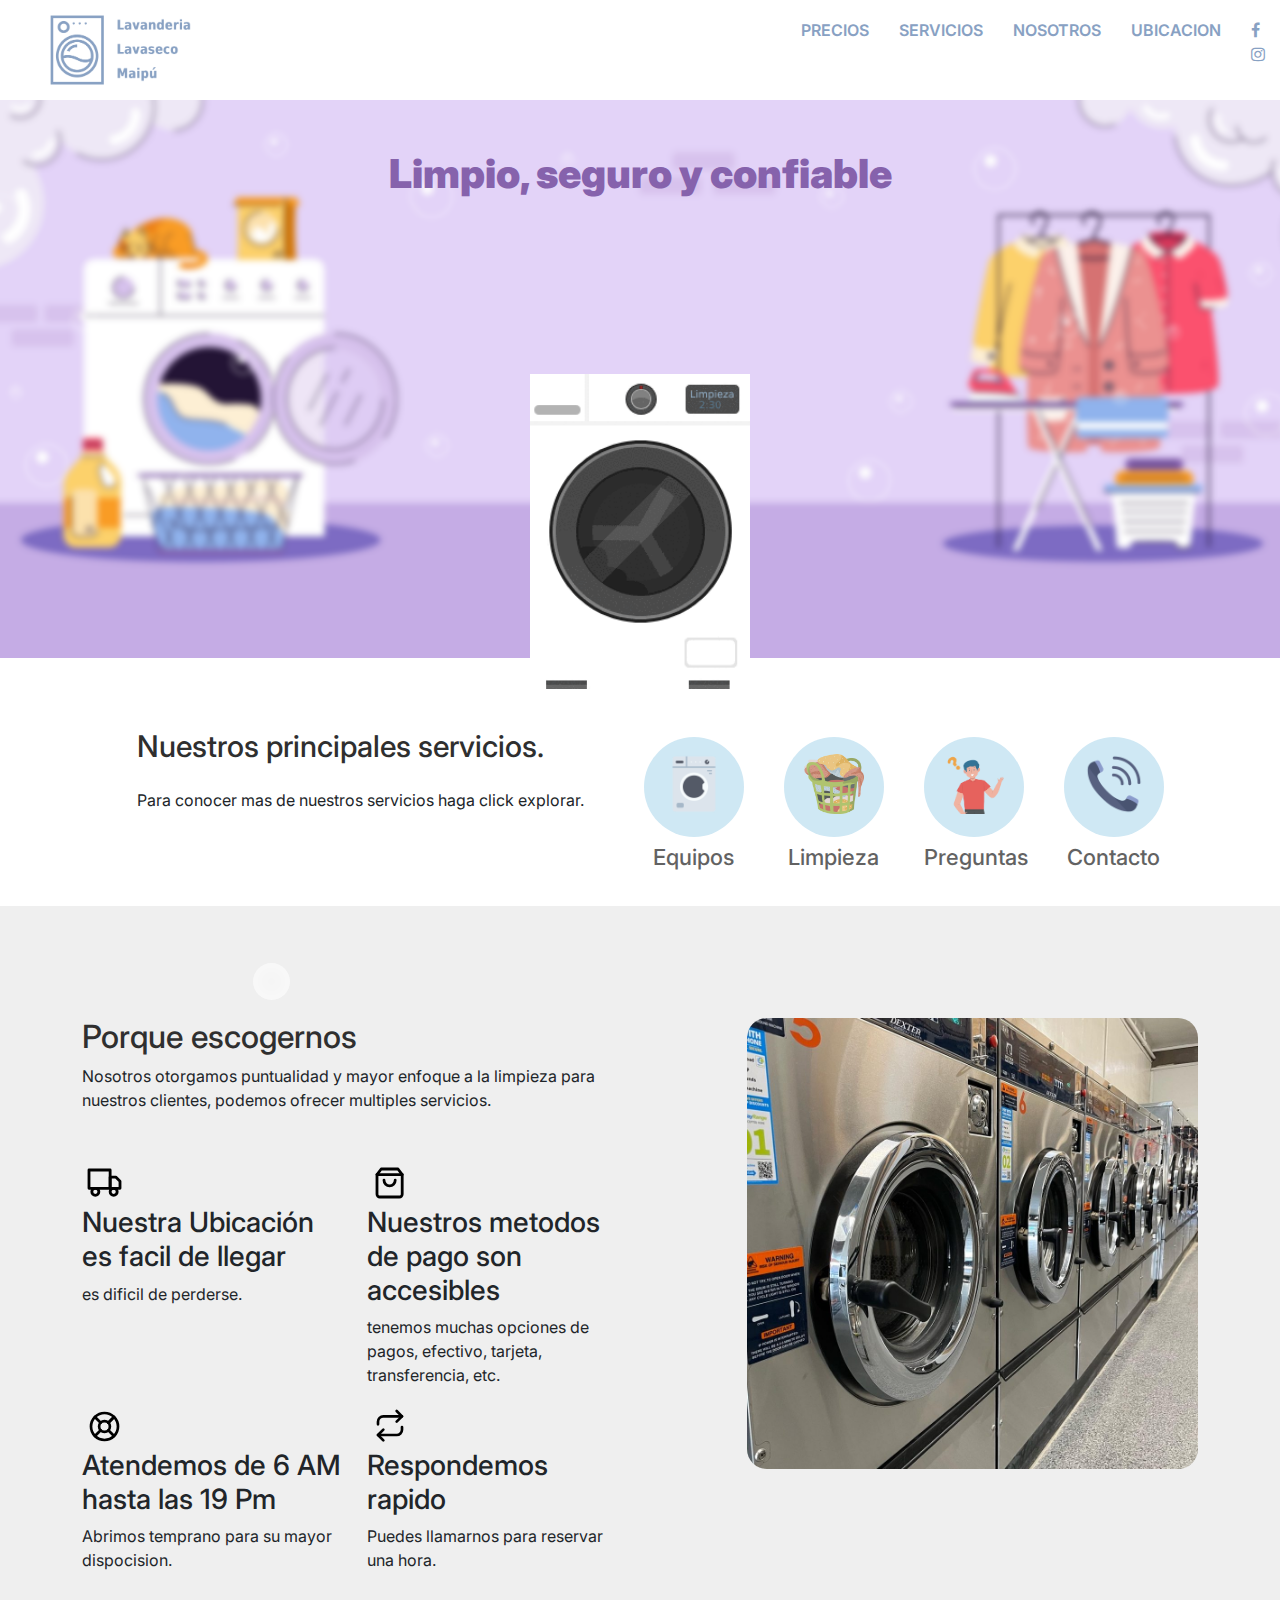
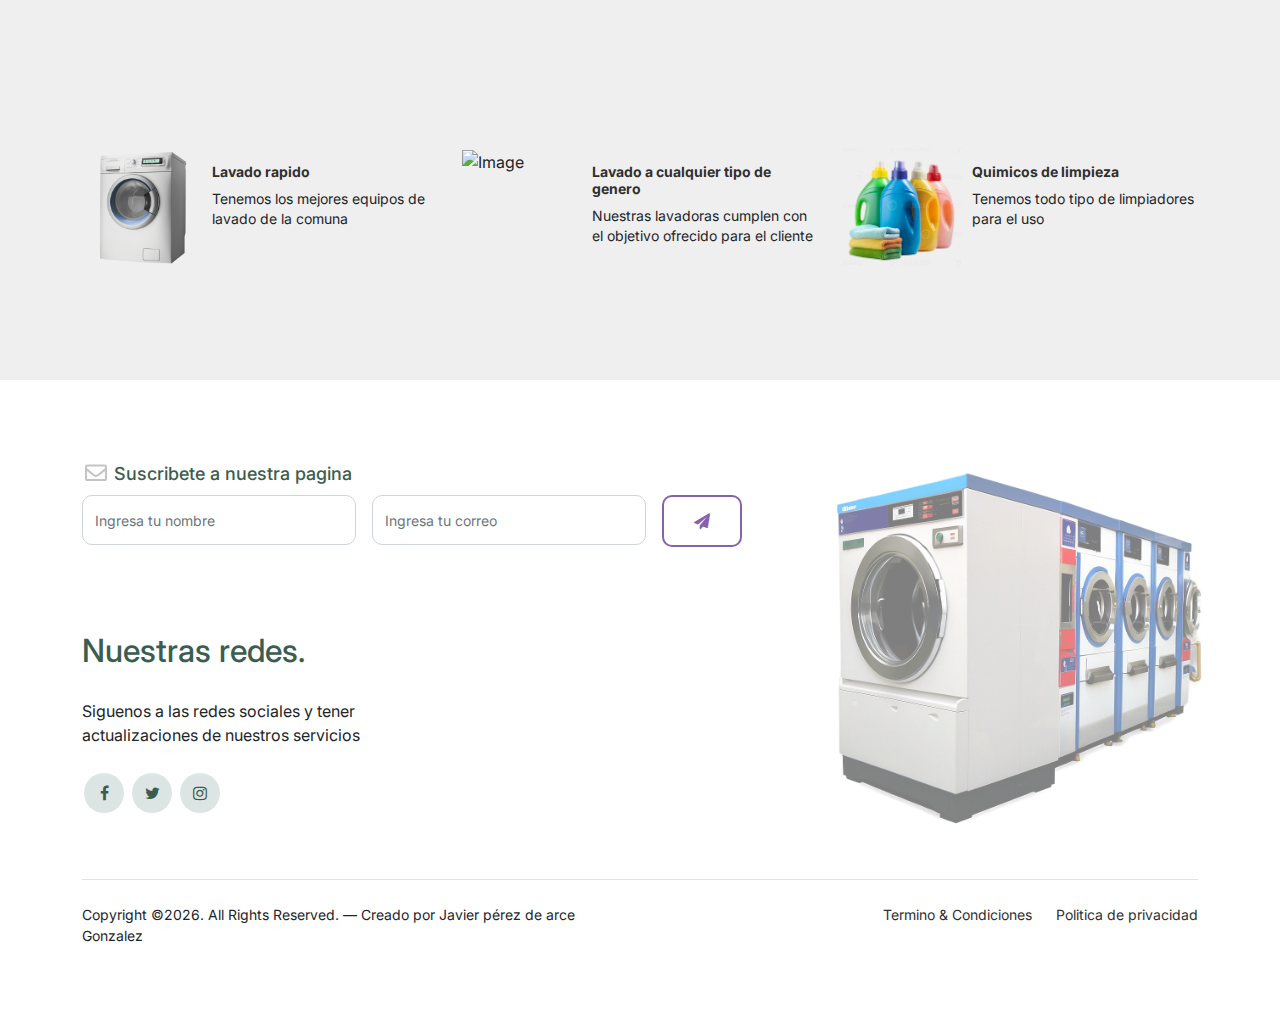
==== commit 932662cc: "Update index.html" ====
--- a/index.html
+++ b/index.html
@@ -39,9 +39,9 @@
                 <!-- <li><a href="#" id="WebChange">3D/2D</a></li> -->
                 
                 <li>
-                    <a href="#"><i class="fa fa-facebook"></i></a>
-                    <a href="#"><i class="fa fa-twitter"></i></a>
-                    <a href="#"><i class="fa fa-instagram"></i></a>
+                    <a href="https://www.facebook.com/profile.php?id=61562678431704&ref=xav_ig_profile_web"><i class="fa fa-facebook"></i></a>
+                    <a href="https://www.instagram.com/lavanderiamaipu/profilecard/"><i class="fa fa-instagram"></i></a>
+                    <!-- <a href="https://www.facebook.com/profile.php?id=61562678431704&ref=xav_ig_profile_web"><i class="fa fa-twitter"></i></a> -->
                       
                 </li>
             </ul>
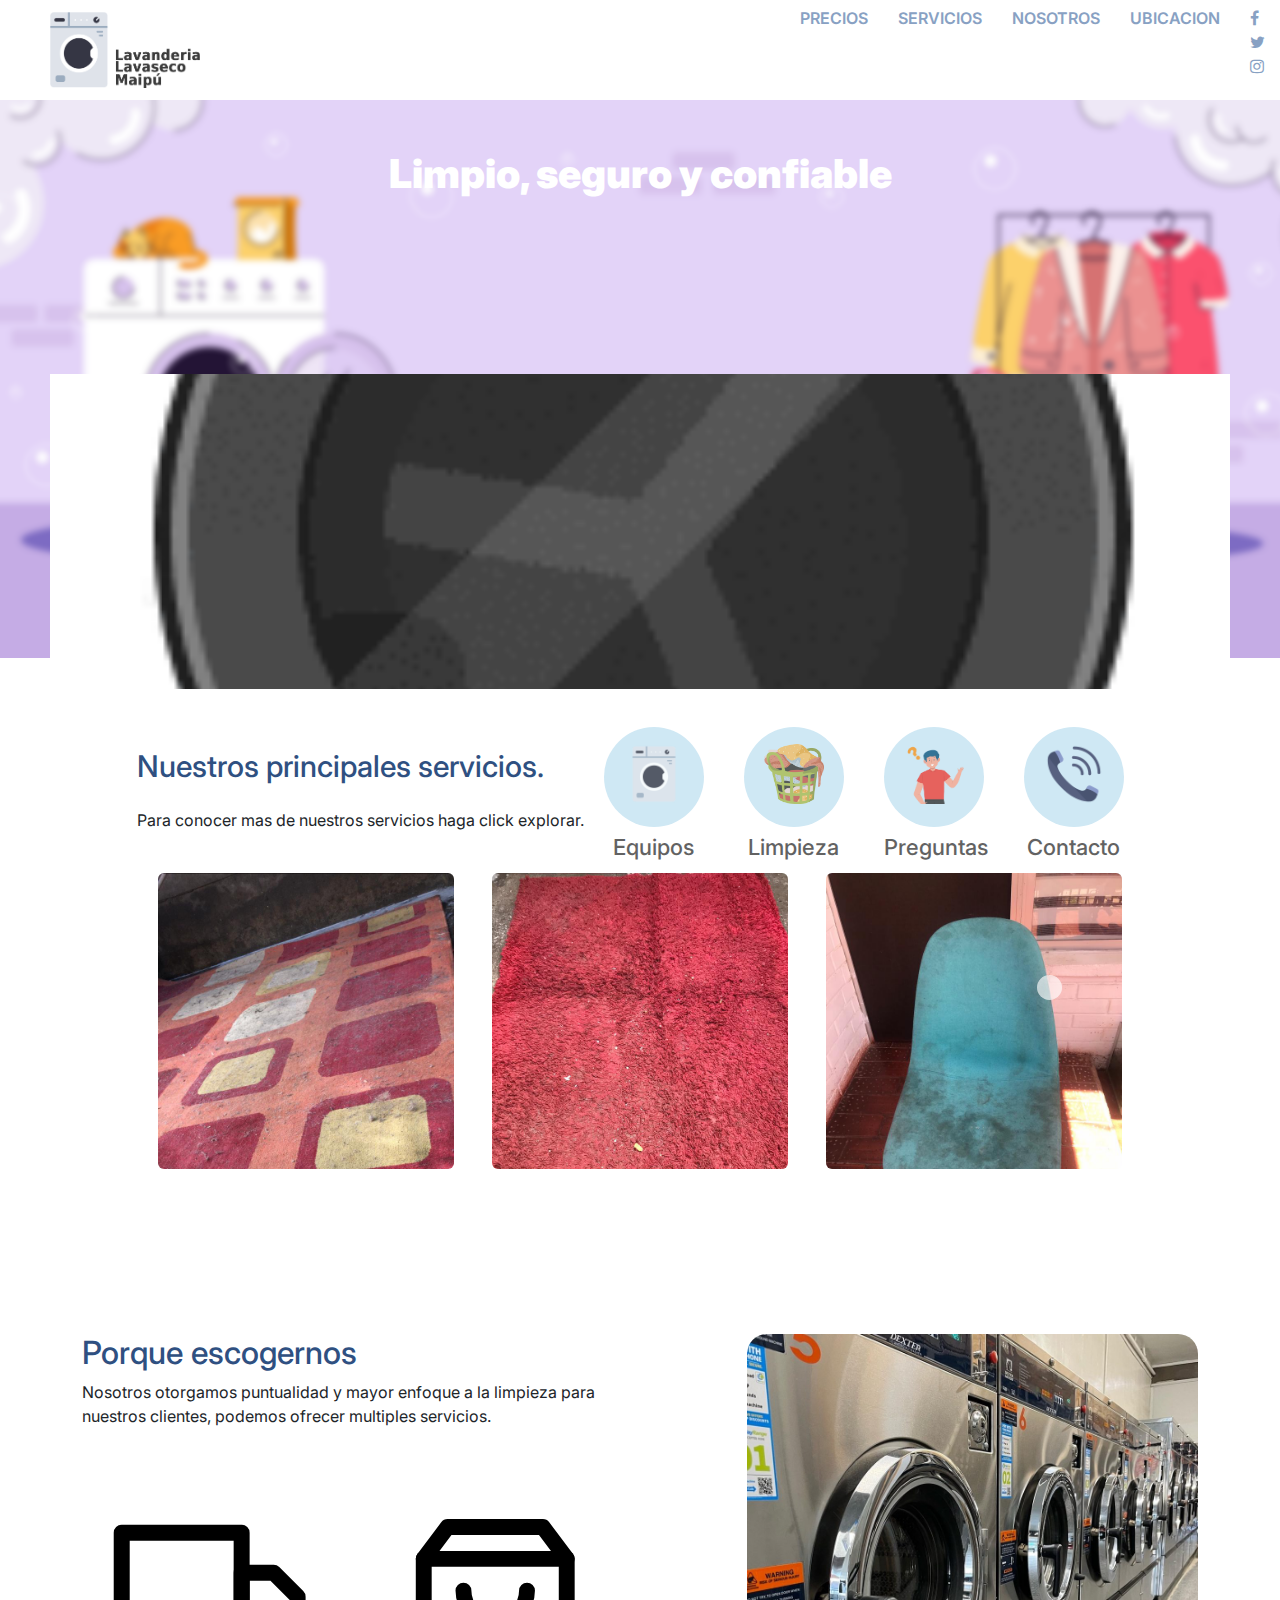
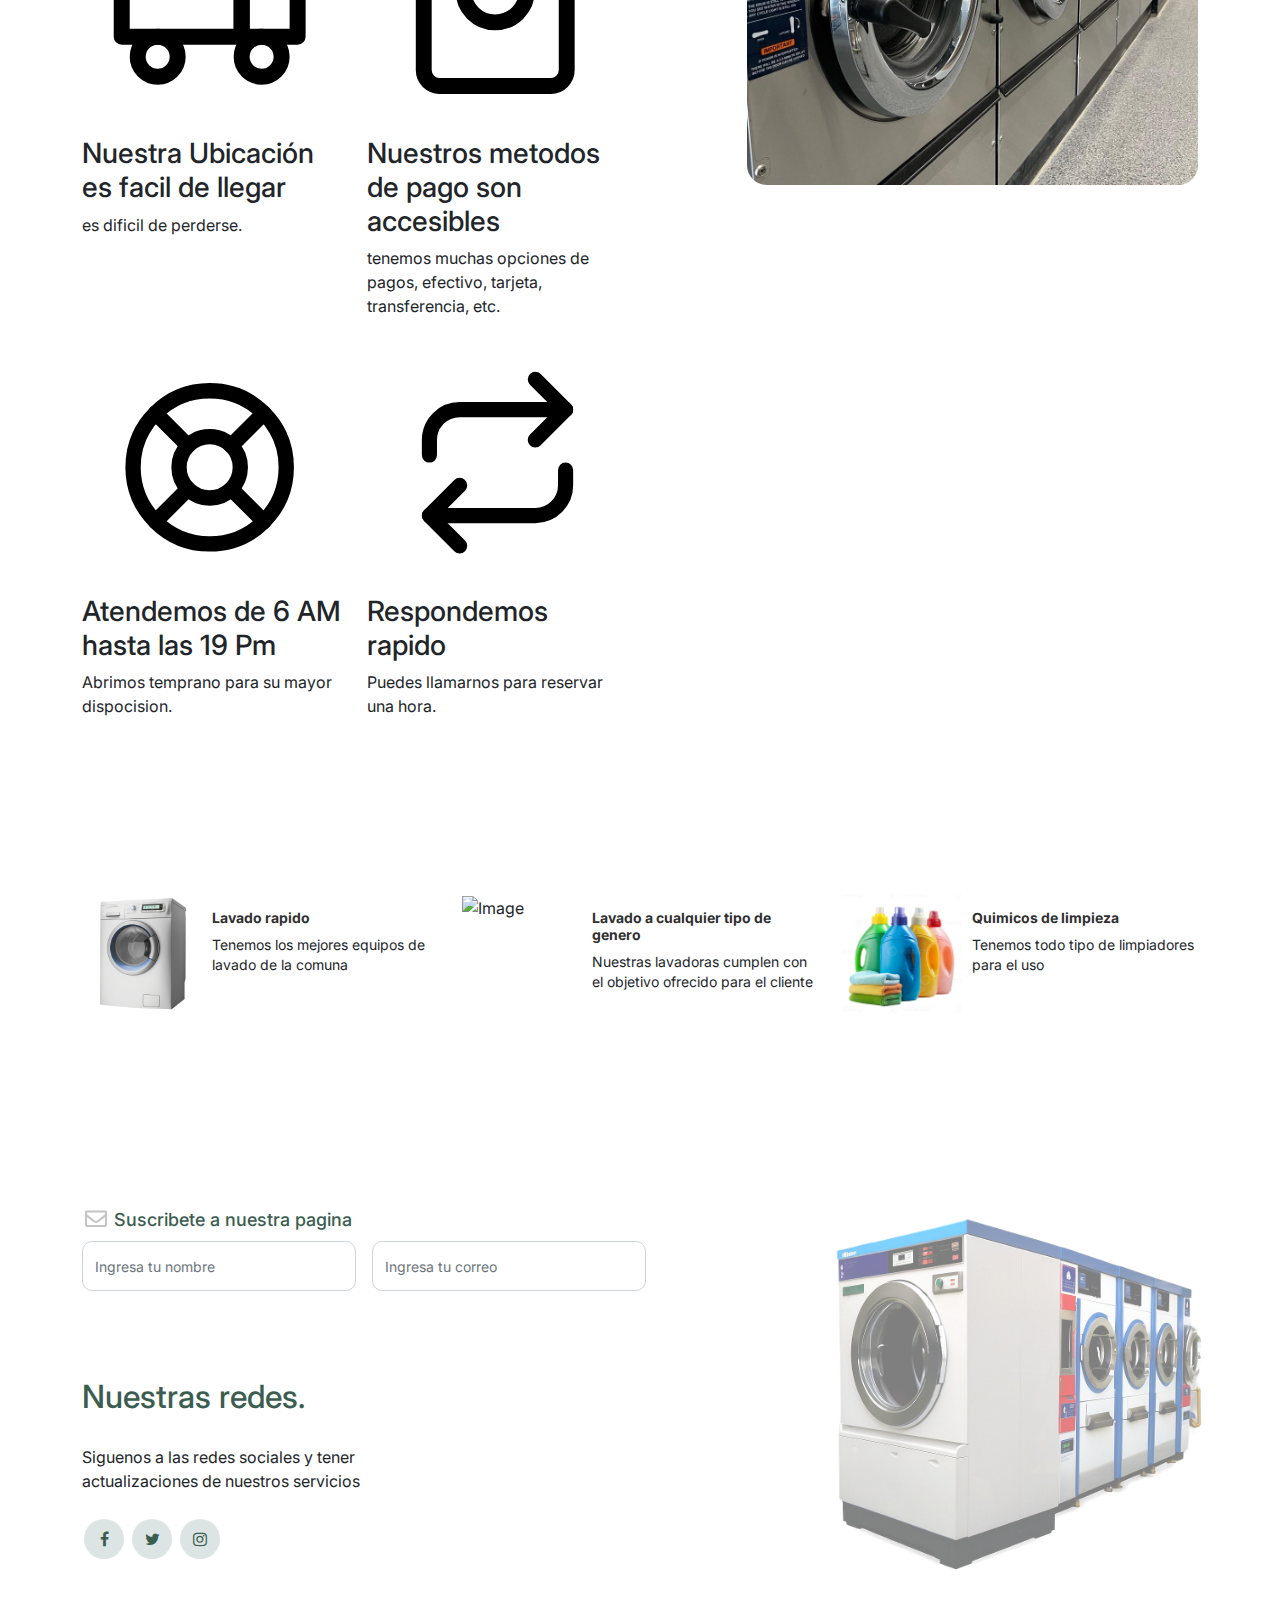
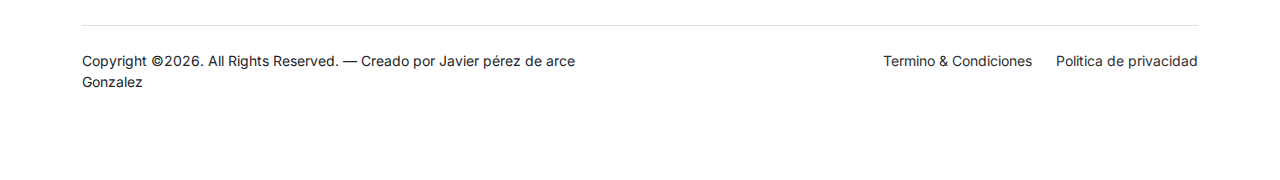
==== commit d77cf747: "Update index.html" ====
--- a/index.html
+++ b/index.html
@@ -15,6 +15,7 @@
     <link rel="stylesheet" href="styles.css">
     <link rel="stylesheet" href="bubbles.css">
     <link rel="stylesheet" href="bubbles_effect.css">
+    <link rel="stylesheet" href="servicios.css">
     
     
 </head>
@@ -39,9 +40,9 @@
                 <!-- <li><a href="#" id="WebChange">3D/2D</a></li> -->
                 
                 <li>
-                    <a href="https://www.facebook.com/profile.php?id=61562678431704&ref=xav_ig_profile_web"><i class="fa fa-facebook"></i></a>
-                    <a href="https://www.instagram.com/lavanderiamaipu/profilecard/"><i class="fa fa-instagram"></i></a>
-                    <!-- <a href="https://www.facebook.com/profile.php?id=61562678431704&ref=xav_ig_profile_web"><i class="fa fa-twitter"></i></a> -->
+                    <a href="#"><i class="fa fa-facebook"></i></a>
+                    <a href="#"><i class="fa fa-twitter"></i></a>
+                    <a href="#"><i class="fa fa-instagram"></i></a>
                       
                 </li>
             </ul>
@@ -196,7 +197,31 @@
                 </div>
             </div>
             
-
+        <!-- Start Contact Form -->
+        <div class="content-box">
+            <!-- <h1>Nuestro trabajo</h1> -->
+        <div class="box">
+          <img src="imagenes/Servicios/Servicio_1_(antes).jfif" alt="Image">
+          <div class="text-overlay">Antes</div>  
+          <img class="hover-img" src="imagenes/Servicios/Servicio_1_(despues).png" alt="Image">
+          <div class="text-overlay2">Despues</div>
+        </div>
+
+        <div class="box">
+            <img src="imagenes/Servicios/Servicio_2_(antes).png" alt="Image">
+            <div class="text-overlay">Antes</div>
+            <img class="hover-img" src="imagenes/Servicios/Servicio_2_(despues).png" alt="Image">
+            <div class="text-overlay2">Despues</div>
+        </div>
+
+        <div class="box">
+          <img src="imagenes/Servicios/Servicio_3_(antes).png" alt="Image">
+          <div class="text-overlay">Antes</div>
+          <img class="hover-img" src="imagenes/Servicios/Servicio_3_(despues).png" alt="Image">
+          <div class="text-overlay2">Despues</div>
+        </div>
+        </div>
+        <!-- End Contact Form -->    
             
             <!-- Añadir más servicios según sea necesario -->
         </section>
--- a/styles.css
+++ b/styles.css
@@ -7,13 +7,30 @@
   }
   
 }
-
+/* white */
 /* @media (max-width: 480px) {
   .intro-except {
     padding: 10px;
   }
 } */
 
+.video-container{
+  margin: 10px 0px;
+  display: flex;
+  justify-content: center;
+  align-items: center;
+  width: 100%;
+  height: 100%;
+}
+video {
+  max-width: 100%;
+  max-height: 100%;
+}
+
+.bottom-img{
+  width: 100%;
+  background-color: #80b3ff;
+}
 
 @media only screen and (max-width: 768px) {
 
@@ -37,7 +54,7 @@
     font-family: "Inter", sans-serif;
     overflow-x: hidden;
     margin: 0;
-    background-color: #efefef;;
+    background-color: white;
 }
 
 .service .service-icon{
@@ -258,7 +275,7 @@
   /* padding: 40px 0; */
   /* width: 100vw; */
   height: 62vh;
-  background-image: url(imagenes/Fondo_7.png);
+  background-image: url(imagenes/Fondo_2.png);
   background-size: center cover;
   -webkit-background-size: cover;
   -moz-background-size: cover;
@@ -330,7 +347,8 @@
     /* text-align: left; */
     /* position: absolute; */
     /* margin: 30px 100px; */
-    padding: 40px;
+    /* padding: 40px; */
+    margin-top: 60px;
 }
 
 .description_container h1{
@@ -546,26 +564,26 @@
     -webkit-box-shadow: none;
     box-shadow: none; }
   .btn.btn {
-    color: #8662ac;
+    color: white;
     background: #f9bf2900;
-    border-color: #8662ac;
+    border-color: white;
     font-weight: 1000;
    }
     .btn.btn:hover {
       color: #ffffff;
       background: #885ab9;
-      border-color: #8662ac;
+      border-color: white;
     }
 
   .btn.btn-secondary {
-    color: #8662ac;
+    color: white;
     background: #f9bf2900;
-    border-color: #8662ac;
+    border-color: white;
     font-weight: 1000; }
     .btn.btn-secondary:hover {
       color: #ffffff;
       background: #885ab9;
-      border-color: #8662ac; }
+      border-color: white; }
 
   .btn.btn-white-outline {
     background: transparent;
@@ -663,7 +681,7 @@
 
 .intro-except h1 {
   font-weight: 1000;
-  color: #8662ac;
+  color: white;
   /* margin-bottom: 30px; */
   
   /* font-weight: bold; */
@@ -671,14 +689,14 @@
 
 .intro-except h2 {
   font-weight: 1000;
-  color: #8662ac;
+  color: white;
     /* margin-bottom: 30px; */
     /* font-size: 30px; */
     }
 
 .intro-except p {
 font-weight: 700;
-color: #8662ac;
+color: white;
 /* margin-bottom: 40px; */
 
 }
@@ -849,7 +867,7 @@
           
 
                 .section-title {
-                    color: #2f2f2f; }
+                    color: #2f5081; }
                   
                   .product-section {
                     padding: 7rem 0; }
--- a/servicios.css
+++ b/servicios.css
@@ -0,0 +1,32 @@
+.box{
+  position:relative;
+  width: 300px;
+  height: 300px;
+  display: inline-block;
+  border-radius: 8px;
+  overflow: hidden;
+  margin: 15px;
+  border: 2px solid #fff;
+}
+
+img{
+  width: 100%;
+  transition:all linear 0.7s;
+}
+
+img.hover-img{
+  position: absolute;
+  height: 100%;
+  top: 0;
+  left: 0;
+  opacity: 0;
+}
+
+.box:hover img{
+  opacity: 0;
+}
+
+.box:hover img.hover-img{
+  
+  opacity: 1;
+}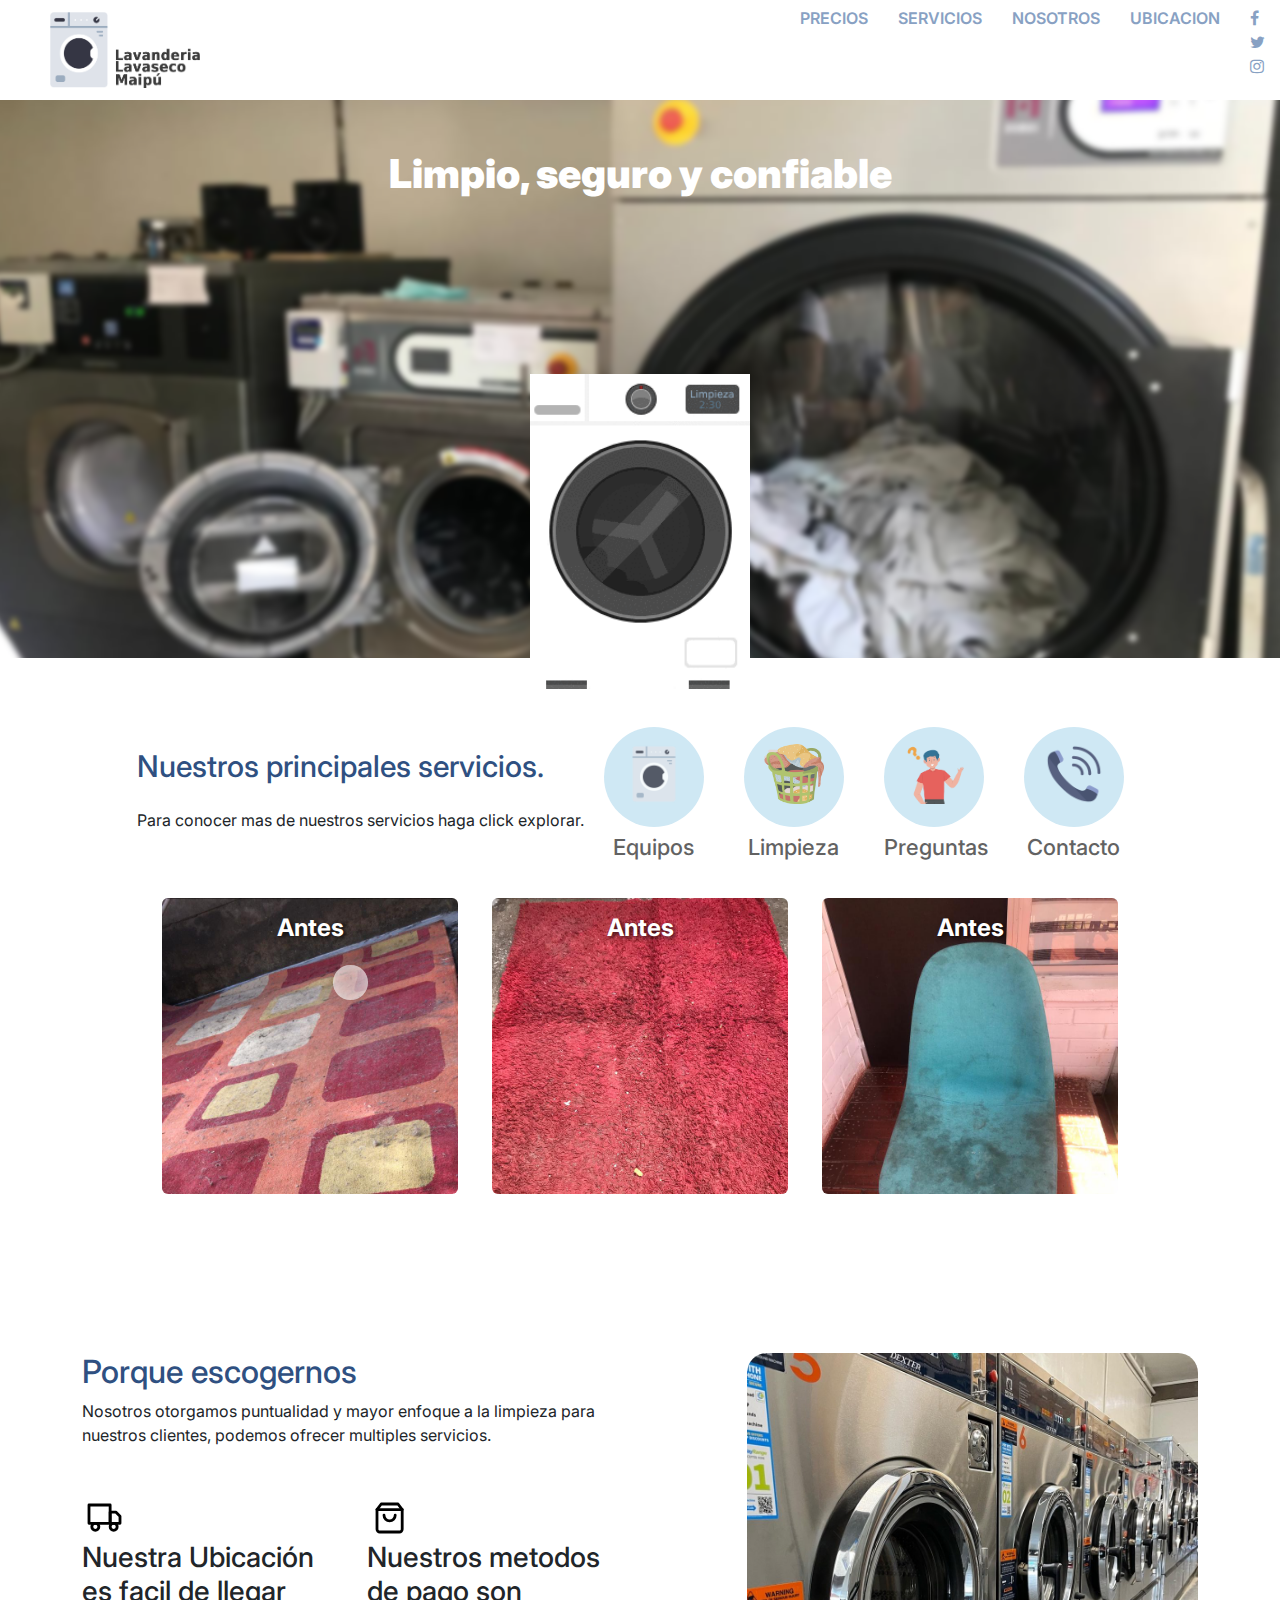
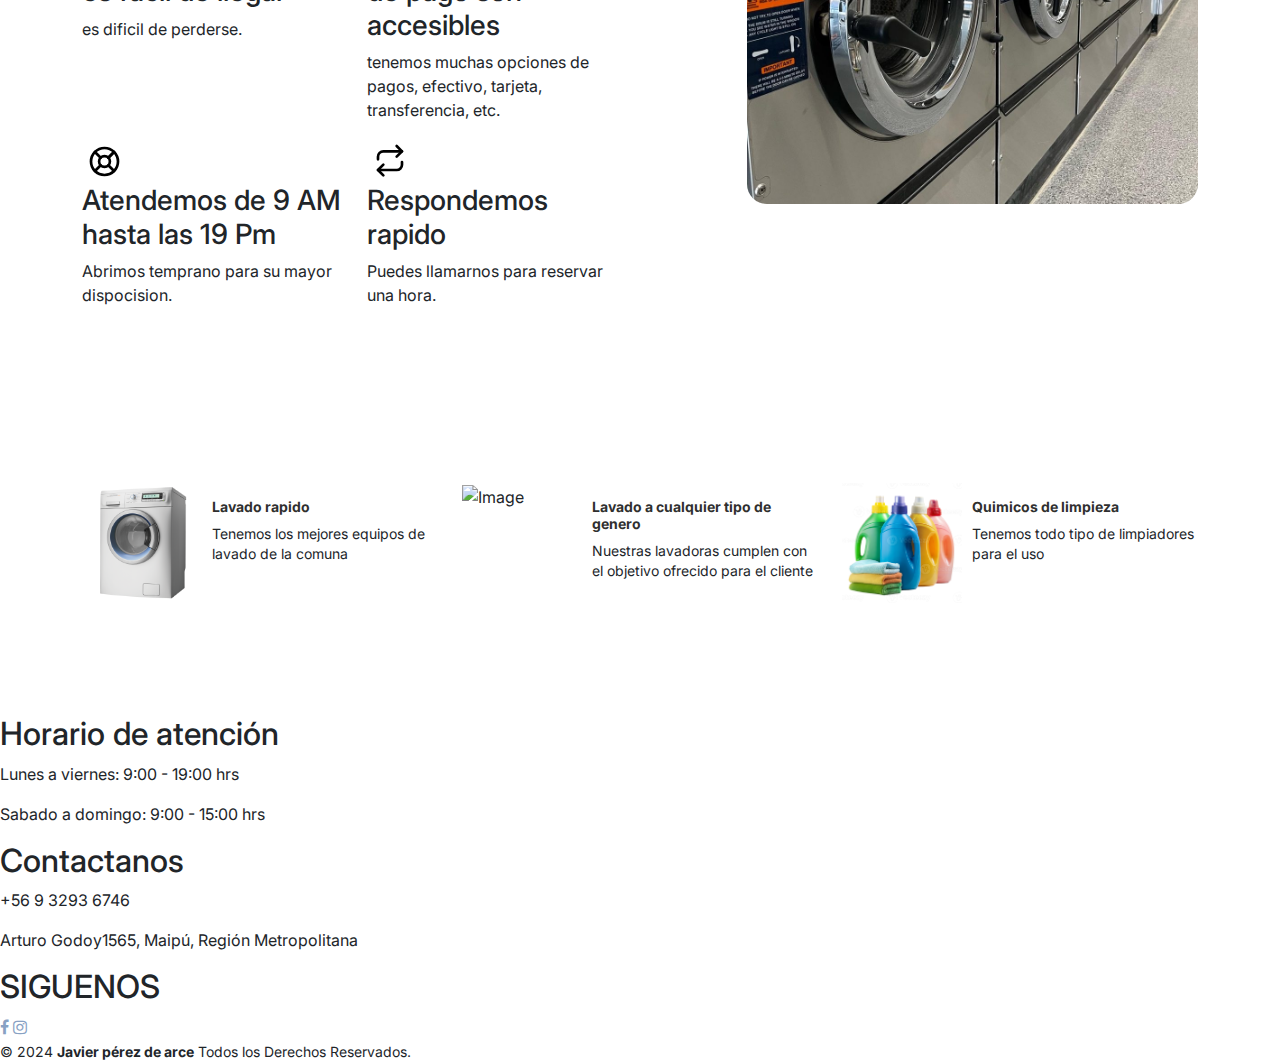
==== commit 6806ac60: "Update index.html" ====
--- a/index.html
+++ b/index.html
@@ -16,6 +16,7 @@
     <link rel="stylesheet" href="bubbles.css">
     <link rel="stylesheet" href="bubbles_effect.css">
     <link rel="stylesheet" href="servicios.css">
+    <link rel="stylesheet" href="footer.css">
     
     
 </head>
@@ -260,7 +261,7 @@
                             <div class="icon">
                                 <img src="imagenes/support.svg" alt="Image" class="imf-fluid">
                             </div>
-                            <h3>Atendemos de 6 AM hasta las 19 Pm</h3>
+                            <h3>Atendemos de 9 AM hasta las 19 Pm</h3>
                             <p>Abrimos temprano para su mayor dispocision.</p>
                         </div>
                     </div>
@@ -335,72 +336,31 @@
 		<!-- End Popular Product -->
          
     <!-- Start Footer Section -->
-		<footer class="footer-section">
-			<div class="container relative">
-
-				<div class="sofa-img">
-					<img src="imagenes/lavadora.png" alt="Image" class="img-fluid">
-				</div>
-
-				<div class="row">
-					<div class="col-lg-8">
-						<div class="subscription-form">
-							<h3 class="d-flex align-items-center"><span class="me-1"><img src="imagenes/envelope-outline.svg" alt="Image" class="img-fluid"></span><span>Suscribete a nuestra pagina</span></h3>
-
-							<form action="#" class="row g-3">
-								<div class="col-auto">
-									<input type="text" class="form-control" placeholder="Ingresa tu nombre">
-								</div>
-								<div class="col-auto">
-									<input type="email" class="form-control" placeholder="Ingresa tu correo">
-								</div>
-								<div class="col-auto">
-									<button class="btn btn-primary">
-										<span class="fa fa-paper-plane"></span>
-									</button>
-								</div>
-							</form>
-
-						</div>
-					</div>
-				</div>
-
-				<div class="row g-5 mb-5">
-					<div class="col-lg-4">
-						<div class="mb-4 footer-logo-wrap"><a href="#" class="footer-logo">Nuestras redes<span>.</span></a></div>
-						<p class="mb-4">Siguenos a las redes sociales y tener actualizaciones de nuestros servicios</p>
-
-						<ul class="list-unstyled custom-social">
-							<li><a href="#"><span class="fa fa-brands fa-facebook-f"></span></a></li>
-							<li><a href="#"><span class="fa fa-brands fa-twitter"></span></a></li>
-							<li><a href="#"><span class="fa fa-brands fa-instagram"></span></a></li>
-							<!-- <li><a href="#"><span class="fa fa-brands fa-linkedin"></span></a></li> -->
-						</ul>
-					</div>
-
-				
-
-				</div>
-
-				<div class="border-top copyright">
-					<div class="row pt-4">
-						<div class="col-lg-6">
-							<p class="mb-2 text-center text-lg-start">Copyright &copy;<script>document.write(new Date().getFullYear());</script>. All Rights Reserved. &mdash; Creado por Javier pérez de arce Gonzalez
-                </p>
-						</div>
-
-						<div class="col-lg-6 text-center text-lg-end">
-							<ul class="list-unstyled d-inline-flex ms-auto">
-								<li class="me-4"><a href="#">Termino &amp; Condiciones</a></li>
-								<li><a href="#">Politica de privacidad</a></li>
-							</ul>
-						</div>
-
-					</div>
-				</div>
-
-			</div>
-		</footer>
+		<!--::::Pie de Pagina::::::-->
+        <footer class="pie-pagina">
+            <div class="grupo-1">
+                <div class="box_footer">
+                    <h2>Horario de atención</h2>
+                    <p>Lunes a viernes: 9:00 - 19:00 hrs</p>
+                    <p>Sabado a domingo: 9:00 - 15:00 hrs</p>
+                </div>
+                <div class="box_footer">
+                    <h2>Contactanos</h2>
+                    <p>+56 9 3293 6746</p>
+                    <p>Arturo Godoy1565, Maipú, Región Metropolitana</p>
+                </div>
+                <div class="box_footer">
+                    <h2>SIGUENOS</h2>
+                    <div class="red-social">
+                        <a href="#" class="fa fa-facebook"></a>
+                        <a href="#" class="fa fa-instagram"></a>
+                    </div>
+                </div>
+            </div>
+            <div class="grupo-2">
+                <small>&copy; 2024 <b>Javier pérez de arce</b> Todos los Derechos Reservados.</small>
+            </div>
+        </footer>
 		<!-- End Footer Section -->	
         <script src="script.js"></script>
         <script src="bubbleScript.js"></script>
--- a/styles.css
+++ b/styles.css
@@ -275,7 +275,7 @@
   /* padding: 40px 0; */
   /* width: 100vw; */
   height: 62vh;
-  background-image: url(imagenes/Fondo_2.png);
+  background-image: url(imagenes/Fondo_3.png);
   background-size: center cover;
   -webkit-background-size: cover;
   -moz-background-size: cover;
--- a/servicios.css
+++ b/servicios.css
@@ -7,14 +7,16 @@
   overflow: hidden;
   margin: 15px;
   border: 2px solid #fff;
+  /* top: 70px; */
+  margin-top: 40px;
 }
 
-img{
+.box img{
   width: 100%;
   transition:all linear 0.7s;
 }
 
-img.hover-img{
+.box img.hover-img{
   position: absolute;
   height: 100%;
   top: 0;
@@ -29,4 +31,49 @@
 .box:hover img.hover-img{
   
   opacity: 1;
-}+}
+
+.box:hover .text-overlay{
+  opacity: 0;
+  
+}
+
+.box:hover .text-overlay2{
+  opacity: 1;
+  transition:all linear 0.7s;
+}
+
+.text-overlay{
+  position: absolute;
+  top: 10%;
+  left: 50%;
+  transform: translate(-50%, -50%);
+  color: white;
+  font-size: 24px;
+  font-weight: bold;
+  text-shadow: 2px 2px 4px rgba(0, 0, 0, 0.7);
+}
+
+.text-overlay2{
+  position: absolute;
+  top: 10%;
+  left: 50%;
+  transform: translate(-50%, -50%);
+  color: white;
+  font-size: 24px;
+  font-weight: bold;
+  text-shadow: 2px 2px 4px rgba(0, 0, 0, 0.7);
+  opacity: 0;
+}
+
+.content-box{
+  display: flex;
+  flex-direction: row;
+  justify-content: center;
+  flex-wrap: wrap;
+}
+
+.content-box h1{
+  position: absolute;
+  top: 120px;
+}
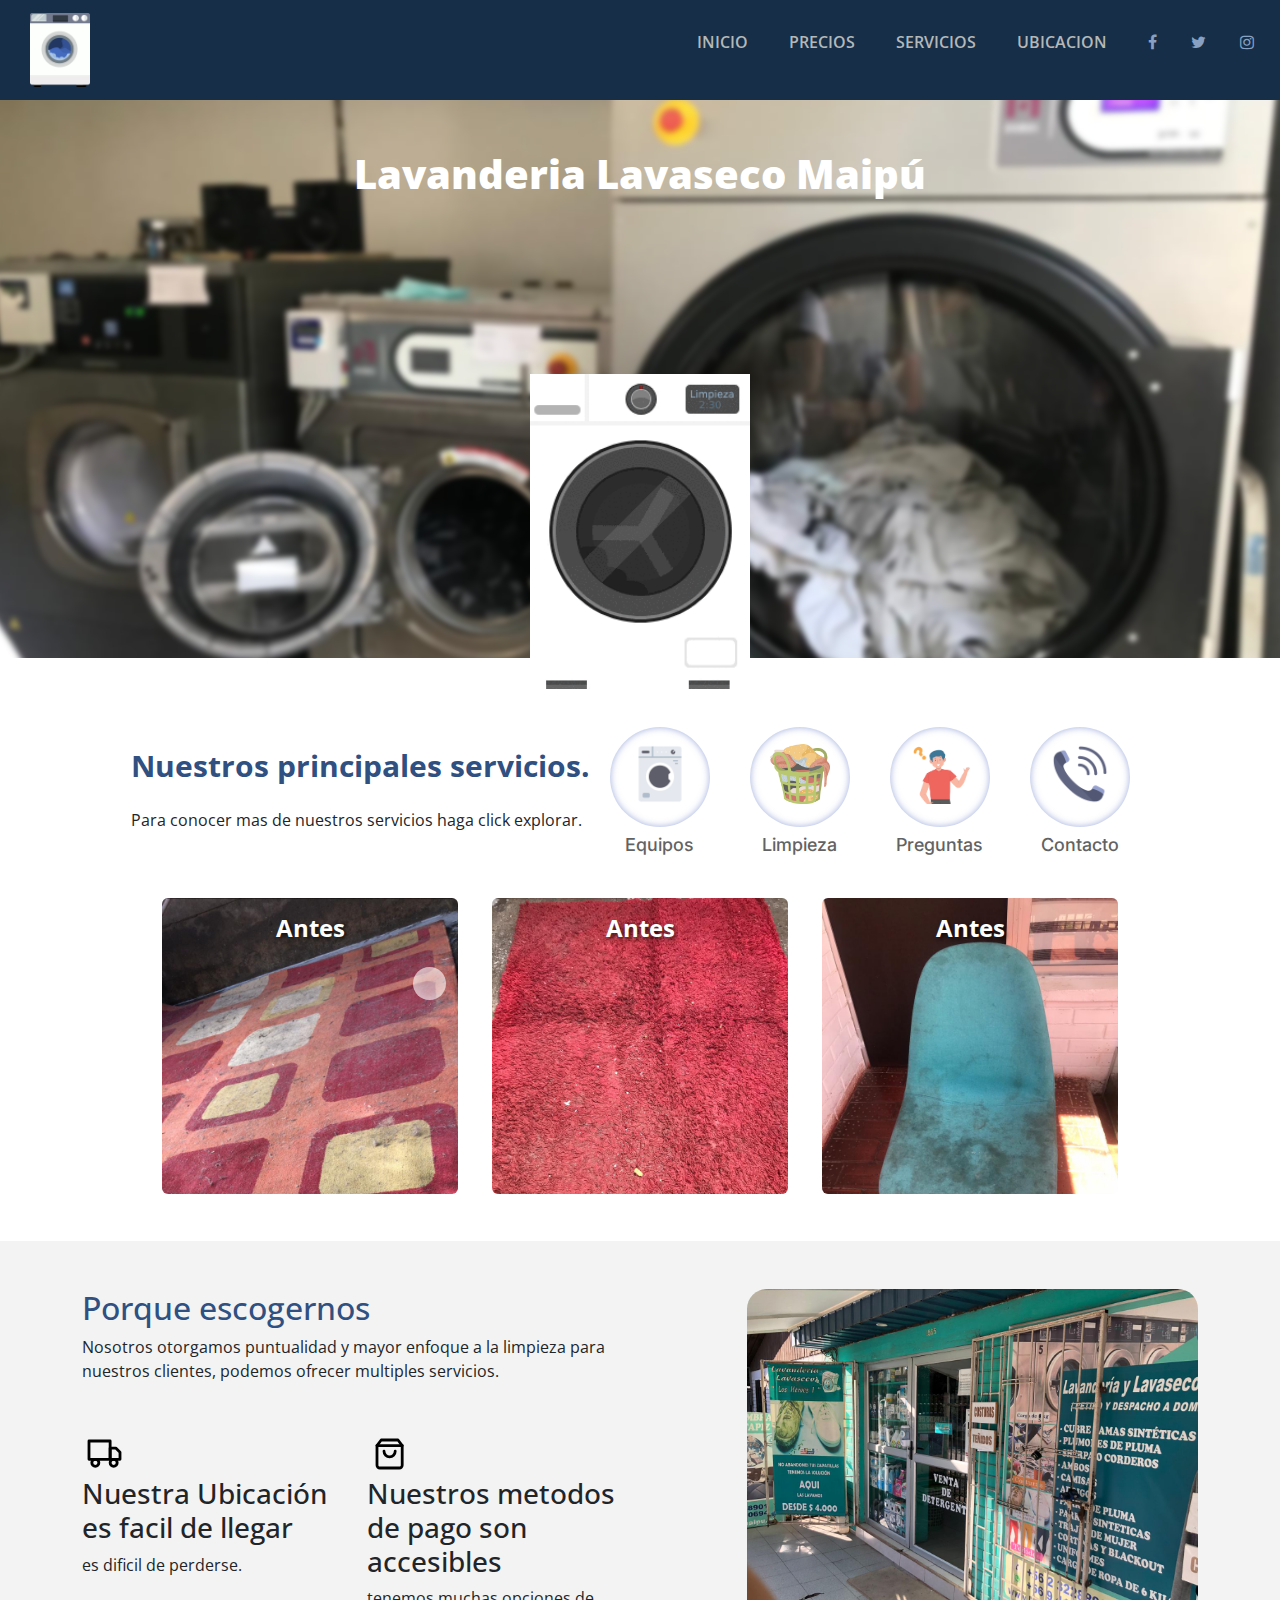
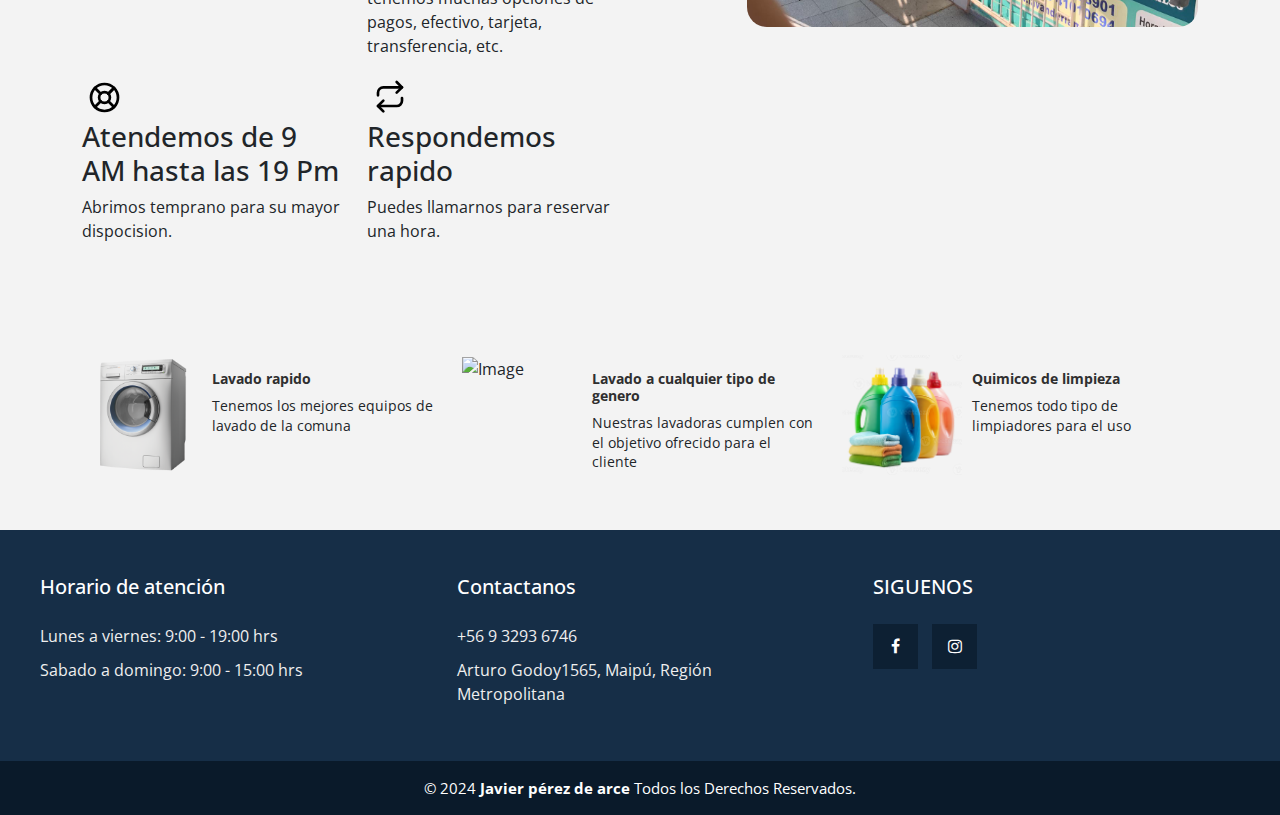
==== commit a062c5f2: "Update index.html" ====
--- a/index.html
+++ b/index.html
@@ -34,9 +34,9 @@
                 </form>
             </div>
             <ul>
+                <li><a href="index.html">Inicio</a></li>
                 <li><a href="Precios.html">Precios</a></li>
                 <li><a href="Servicios.html">Servicios</a></li>
-                <li><a href="Nosotros.html">Nosotros</a></li>
                 <li><a href="Ubicacion.html">Ubicacion</a></li>
                 <!-- <li><a href="#" id="WebChange">3D/2D</a></li> -->
                 
@@ -68,8 +68,8 @@
                     
 
                         <div class="intro-except">
-                            <h1 id="titulo1" class="texto_h1">Limpio, seguro y confiable<span class="d-block"></span></h1>
-                            <h2 id="titulo2" class="texto_h2">Lavanderia Lavaseco <span class="d-block"></span></h2>
+                            <h1 id="titulo1" class="texto_h1">Lavanderia Lavaseco Maipú<span class="d-block"></span></h1>
+                            <h2 id="titulo2" class="texto_h2">Limpio, seguro y confiable<span class="d-block"></span></h2>
                             <p id="titulo3" class="texto_span">Asegurate de mantener tu ropa lo mas limpio y rapido en nuestra lavanderia preferible en Maipú.</p>
                             
                             <div class="intro-except_button">
@@ -92,57 +92,63 @@
       
                             
                         <div class="bubble-container_menu">
-                            <h1>Haga click en nuestros servicios</h1>
+                            <h1>Presentación</h1>
+                            <h1>Conozcanos y visitanos</h1>
                             <div class="container_flex">
+
                             <div class="bubble_menu" id="bubble1">
-                                <img src="imagenes/iconos/Alfombra.png" class="img_bubble_menu" alt="Logo de la marca" href="index.html">
-                                <h3>Alfombra</h3>
+                                <!-- <img src="imagenes/iconos/Alfombra.png" class="img_bubble_menu" alt="Logo de la marca" href="index.html"> -->
+
+                                <video autoplay controls class="video_bubble">
+                                    <source src="Video/Presentacion.mp4"  type="video/mp4">
+                                    Tu navegador no soporta la reproducción de videos.
+                                </video>
+                                <!-- <h3>Alfombra</h3> -->
                                 <!-- <p>$10.000</p> -->
                             </div>
                             
-                            <div class="bubble_menu" id="bubble2">
+                            <!-- <div class="bubble_menu" id="bubble2">
                                 <img src="imagenes/iconos/cubrecamas.png" class="img_bubble_menu" alt="Logo de la marca" href="index.html">
                                 <h3>Cubrecamas</h3>
-                                <!-- <p>$10.000</p> -->
+                                
                             </div>
                 
                             <div class="bubble_menu" id="bubble3">
                                 <img src="imagenes/iconos/Frazada.png" class="img_bubble_menu" alt="Logo de la marca" href="index.html">
                                 <h3>Frazada</h3>
-                                <!-- <p>$10.000</p> -->
+                                
                             </div>
                             
                             <div class="bubble_menu" id="bubble4">
                                 <a href="index.html">
                                 <img src="imagenes/iconos/Sabanas.png" class="img_bubble_menu" alt="Logo de la marca" href="index.html">
                                 <h3>Sabanas</h3>
-                                <!-- <p>$10.000</p> -->
                                 </a>
                             </div>
 
                             <div class="bubble_menu" id="bubble5">
                                 <img src="imagenes/iconos/RopaDeCama.png" class="img_bubble_menu" alt="Logo de la marca" href="index.html">
                                 <h3>Ropa De Cama</h3>
-                                <!-- <p>$10.000</p> -->
+                                
                             </div>
 
                             <div class="bubble_menu" id="bubble6">
                                 <img src="imagenes/iconos/RopaDeVestir.png" class="img_bubble_menu" alt="Logo de la marca" href="index.html">
                                 <h3>Ropa De Vestir</h3>
-                                <!-- <p>$10.000</p> -->
+                                
                             </div>
 
                             <div class="bubble_menu" id="bubble7">
                                 <img src="imagenes/iconos/Tenido.png" class="img_bubble_menu" alt="Logo de la marca" href="index.html">
                                 <h3>Tenido</h3>
-                                <!-- <p>$10.000</p> -->
+                                
                             </div>
 
                             <div class="bubble_menu" id="bubble8">
                                 <img src="imagenes/iconos/Zapato.png" class="img_bubble_menu" alt="Logo de la marca" href="index.html">
                                 <h3>Zapato</h3>
-                                <!-- <p>$10.000</p> -->
-                            </div>
+                                
+                            </div> -->
                         </div>
                         </div>
 
--- a/styles.css
+++ b/styles.css
@@ -21,6 +21,7 @@
   align-items: center;
   width: 100%;
   height: 100%;
+  padding: 42px;
 }
 video {
   max-width: 100%;
@@ -44,6 +45,10 @@
 
   .hero{
     height: 80vh !important;
+  }
+
+  .logo img{
+    width: 40px !important;
   }
 }
 
@@ -54,7 +59,7 @@
     font-family: "Inter", sans-serif;
     overflow-x: hidden;
     margin: 0;
-    background-color: white;
+    background-color: #f3f3f3;
 }
 
 .service .service-icon{
@@ -118,7 +123,8 @@
     /* position: fixed; */
     z-index: 99;
     box-shadow: 0 0 10px #000;
-    background: rgb(255 255 255);
+    /* background: rgb(255 255 255); */
+    background: #162e47;
 }
 #chk1{
     display: none;
@@ -144,12 +150,12 @@
     flex: 1;
     color:#88a1c3;
      
-    margin-left: 50px;
+    margin-left: 30px;
     text-transform: uppercase;
     font-size: 15px;
 }
 header .search-box{
-    flex: 1;
+    /* flex: 1; */
     position: relative;
 }
 .search-box input{
@@ -190,7 +196,7 @@
 }
 header ul li a{
     text-decoration: none;
-    color:#88a1c3;;
+    color:#b4b8b9;;
     font-weight: 600;
     text-transform: uppercase;
     padding: 10px 15px;
@@ -238,7 +244,7 @@
 }
 
 .logo img{
-  width: 150px;
+  width: 60px;
   /* height: 100px; */
 }
 
@@ -275,7 +281,7 @@
   /* padding: 40px 0; */
   /* width: 100vw; */
   height: 62vh;
-  background-image: url(imagenes/Fondo_3.png);
+  background-image: url(imagenes/Fondo_2.png);
   background-size: center cover;
   -webkit-background-size: cover;
   -moz-background-size: cover;
@@ -352,6 +358,7 @@
 }
 
 .description_container h1{
+  font-weight: 700;
     font-size: 30px;
 }
 
@@ -405,13 +412,11 @@
     margin: 20px;
     font-size: 20px;
     /* color: #333; */
-    background-color: #cfe8f4;
+    /* background-color: #cfe8f4; */
     border-radius: 50%;
     margin-top: 30px;
-    /* box-shadow: inset 0 0 7px rgba(79, 114, 230, 0.76); */
-    /* box-shadow: inset 0 0 25px rgba(255, 255, 255, 0.76); */
-    /* box-shadow: inset 0 0 25px rgb(185 125 125 / 76%); */
-    /* animation: float 4s infinite;*/
+    box-shadow: inset 0 0 7px rgb(127 146 209 / 76%);
+     animation: float 4s infinite;
 }
 
 .bubble_Item .img_bubble{
@@ -435,7 +440,7 @@
     opacity: 0.8;
     /* top: 120px; */
     color: #3c3c3c;
-    font-size: 22px;
+    font-size: 18px;
     /* right: -300px; */
     /* top: -200px; */
 
@@ -741,7 +746,7 @@
     padding: 7rem 0 12rem 0 !important; }
 
 .footer-section {
-    padding: 80px 0;
+    padding: 150px 0;
     background: #ffffff; }
     .footer-section .relative {
       position: relative; }
@@ -828,7 +833,7 @@
         font-size: 14px !important; }
   
         .popular-product {
-            padding: 0 0 7rem 0; }
+            padding: 0 0 3rem 0; }
             .popular-product .product-item-sm h3 {
               font-size: 14px;
               font-weight: 700;
@@ -941,7 +946,7 @@
                       .product-section .product-item:hover:before {
                         height: 70%; }
                         .why-choose-section {
-                            padding: 7rem 0; }
+                            padding: 3rem 0; }
                             .why-choose-section .img-wrap {
                               position: relative; }
                               .why-choose-section .img-wrap:before {
--- a/bubbles.css
+++ b/bubbles.css
@@ -1,3 +1,16 @@
+@media only screen and (max-width: 768px) {
+
+    .bubble_menu {
+        width: 350px !important;
+        height: 350px !important;
+        margin: 100px 10px !important; 
+    }
+
+    .bubble_menu .video_bubble{
+        margin: 20px auto !important;
+  }
+}
+
 .bubble-container_menu {
     display: none;
     z-index: 3;
@@ -17,7 +30,9 @@
 
 .bubble-container_menu h1{
     text-align: center;
-    color: #8662ac;
+    /* color: #8662ac; */
+    color: white;
+    font-weight: 1000;
 }
 
 .container_flex{
@@ -31,11 +46,11 @@
 
 
 .bubble_menu {
-    width: 100px;
-    height: 100px;
+    width: 440px;
+    height: 440px;
     display: inline-flex;
     text-align: center;
-    margin: 47px 10px;
+    margin: 10px 10px;
     font-size: 18px;
     /* color: #333; */
     border-radius: 50%;
@@ -52,6 +67,17 @@
     width: 60px;
     height: 60px;
     margin-top: 20px;
+}
+
+.bubble_menu .video_bubble{
+    border-radius: 240px;
+    height: 90%;
+    width: 90%;
+    margin: 25px auto;
+    display: block;
+    max-width: 600px;
+    opacity: 0.8;
+    object-fit: fill;
 }
 
 .bubble_menu span{
--- a/footer.css
+++ b/footer.css
@@ -0,0 +1,72 @@
+@import url('https://fonts.googleapis.com/css2?family=Open+Sans:wght@400;700&display=swap');
+*{
+    margin: 0;
+    padding: 0;
+    box-sizing: border-box;
+    font-family: 'Open Sans', sans-serif;
+}
+/*:::::Pie de Pagina*/
+.pie-pagina{
+    width: 100%;
+    background-color: #162e47;
+}
+.pie-pagina .grupo-1{
+    width: 100%;
+    max-width: 1200px;
+    margin: auto;
+    display:grid;
+    grid-template-columns: repeat(3, 1fr);
+    grid-gap:50px;
+    padding: 45px 0px;
+}
+.pie-pagina .grupo-1 .box_footer figure{
+    width: 100%;
+    height: 100%;
+    display: flex;
+    justify-content: center;
+    align-items: center;
+}
+.pie-pagina .grupo-1 .box_footer figure img{
+    width: 250px;
+}
+.pie-pagina .grupo-1 .box_footer h2{
+    color: #fff;
+    margin-bottom: 25px;
+    font-size: 20px;
+}
+.pie-pagina .grupo-1 .box_footer p{
+    color: #efefef;
+    margin-bottom: 10px;
+}
+.pie-pagina .grupo-1 .red-social a{
+    display: inline-block;
+    text-decoration: none;
+    width: 45px;
+    height: 45px;
+    line-height: 45px;
+    color: #fff;
+    margin-right: 10px;
+    background-color: #0d2033;
+    text-align: center;
+    transition: all 300ms ease;
+}
+.pie-pagina .grupo-1 .red-social a:hover{
+    color: aqua;
+}
+.pie-pagina .grupo-2{
+    background-color: #0a1a2a;
+    padding: 15px 10px;
+    text-align: center;
+    color: #fff;
+}
+.pie-pagina .grupo-2 small{
+    font-size: 15px;
+}
+@media screen and (max-width:800px){
+    .pie-pagina .grupo-1{
+        width: 90%;
+        grid-template-columns: repeat(1, 1fr);
+        grid-gap:30px;
+        padding: 35px 0px;
+    }
+}